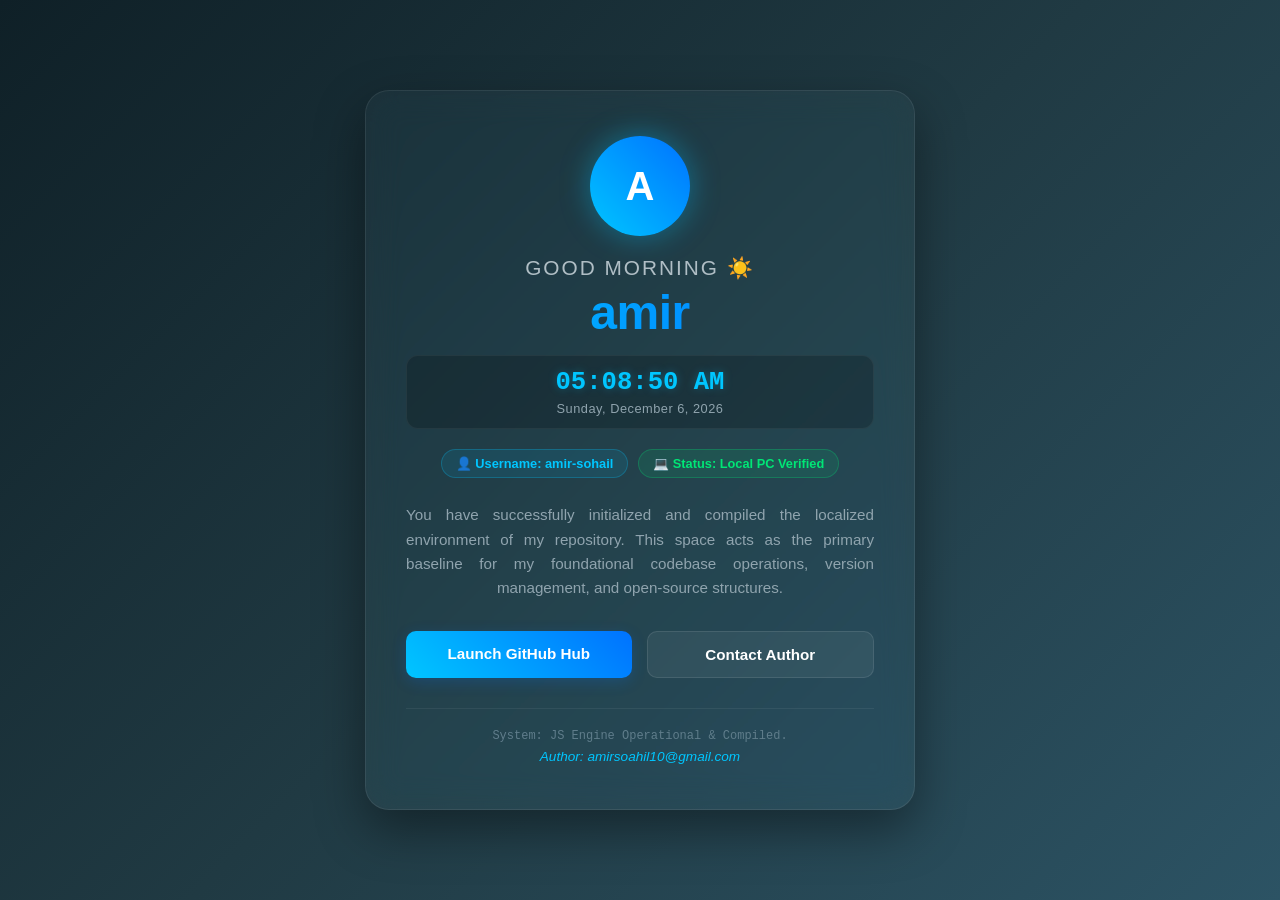
==== index.html @ b45d336d "feat: integrate dynamic JavaScript engine for live clock and time-based greetings" ====
<!DOCTYPE html>
<html lang="en">
<head>
    <meta charset="UTF-8">
    <meta name="viewport" content="width=device-width, initial-scale=1.0">
    <title>Welcome | amir-sohail Core Gateway</title>
    <link rel="stylesheet" href="style.css">
</head>
<body>

    <div class="welcome-card">
        
        <div class="avatar-ring">
            <span>A</span>
        </div>

        <h1 class="welcome-title" id="greeting-text">Welcome to My Gateway</h1>
        <h2 class="user-identity">amir</h2>
        
        <div class="clock-panel">
            <div id="live-time">00:00:00 PM</div>
            <div id="live-date">Loading Date...</div>
        </div>
        
        <div class="badge-container">
            <span class="secure-badge">👤 Username: amir-sohail</span>
            <span class="env-badge">💻 Status: Local PC Verified</span>
        </div>

        <p class="repo-description">
            You have successfully initialized and compiled the localized environment of my repository. This space acts as the primary baseline for my foundational codebase operations, version management, and open-source structures.
        </p>

        <div class="action-grid">
            <a href="https://github.com/amir-sohail" target="_blank" class="action-btn github-link">
                Launch GitHub Hub
            </a>
            <a href="mailto:amirsoahil10@gmail.com" class="action-btn email-link">
                Contact Author
            </a>
        </div>

        <div class="card-footer">
            <p class="system-log">System: JS Engine Operational & Compiled.</p>
            <p class="author-signature">Author: amirsoahil10@gmail.com</p>
        </div>

    </div>

    <script src="script.js" defer></script>
</body>
</html>
---- style.css ----
/* Zeroing browser layout parameters */
* {
    margin: 0;
    padding: 0;
    box-sizing: border-box;
    font-family: 'Segoe UI', -apple-system, BlinkMacSystemFont, Roboto, sans-serif;
}

/* Base Body Framework with deep galactic gradient scaling */
body {
    background: linear-gradient(135deg, #0f2027 0%, #203a43 50%, #2c5364 100%);
    color: #ffffff;
    min-height: 100vh;
    display: flex;
    justify-content: center;
    align-items: center;
    padding: 24px;
    overflow-x: hidden;
}

/* Premium Neo-Glassmorphic Container Mechanics */
.welcome-card {
    background: rgba(255, 255, 255, 0.03);
    backdrop-filter: blur(16px) saturate(120%);
    -webkit-backdrop-filter: blur(16px) saturate(120%);
    border: 1px solid rgba(255, 255, 255, 0.08);
    border-radius: 24px;
    padding: 45px 40px;
    max-width: 550px;
    width: 100%;
    text-align: center;
    box-shadow: 0 20px 50px rgba(0, 0, 0, 0.4);
    transition: transform 0.4s cubic-bezier(0.175, 0.885, 0.32, 1.275);
}

.welcome-card:hover {
    transform: translateY(-5px);
    border-color: rgba(0, 198, 255, 0.3);
}

/* Pulsing Avatar Halo Layout */
.avatar-ring {
    width: 100px;
    height: 100px;
    background: linear-gradient(45deg, #00c6ff, #0072ff);
    border-radius: 50%;
    margin: 0 auto 20px;
    display: flex;
    justify-content: center;
    align-items: center;
    box-shadow: 0 0 30px rgba(0, 198, 255, 0.4);
}

.avatar-ring span {
    font-size: 2.5rem;
    font-weight: 800;
    color: #ffffff;
}

/* Typography Hierarchy Setup */
.welcome-title {
    font-size: 1.3rem;
    font-weight: 400;
    color: #b0bec5;
    text-transform: uppercase;
    letter-spacing: 2px;
    margin-bottom: 5px;
}

.user-identity {
    font-size: 3rem;
    font-weight: 800;
    background: linear-gradient(to right, #00c6ff, #0072ff);
    -webkit-background-clip: text;
    background-clip: text;
    -webkit-text-fill-color: transparent;
    margin-bottom: 15px;
    letter-spacing: -0.5px;
}

/* Live Clock Styling Panel */
.clock-panel {
    background: rgba(0, 0, 0, 0.2);
    border-radius: 12px;
    padding: 12px;
    margin-bottom: 20px;
    border: 1px solid rgba(255, 255, 255, 0.05);
}

#live-time {
    font-size: 1.6rem;
    font-weight: 700;
    color: #00c6ff;
    font-family: 'Courier New', Courier, monospace;
    text-shadow: 0 0 10px rgba(0, 198, 255, 0.3);
}

#live-date {
    font-size: 0.8rem;
    color: #90a4ae;
    margin-top: 4px;
    letter-spacing: 0.5px;
}

/* Dual Status Badge Framework */
.badge-container {
    display: flex;
    justify-content: center;
    gap: 10px;
    margin-bottom: 25px;
    flex-wrap: wrap;
}

.secure-badge, .env-badge {
    font-size: 0.8rem;
    font-weight: 600;
    padding: 6px 14px;
    border-radius: 30px;
}

.secure-badge {
    background: rgba(0, 198, 255, 0.1);
    color: #00c6ff;
    border: 1px solid rgba(0, 198, 255, 0.25);
}

.env-badge {
    background: rgba(0, 230, 118, 0.1);
    color: #00e676;
    border: 1px solid rgba(0, 230, 118, 0.25);
}

/* Text Block Layout */
.repo-description {
    font-size: 0.95rem;
    color: #90a4ae;
    line-height: 1.6;
    margin-bottom: 30px;
    text-align: justify;
    text-align-last: center;
}

/* Modular Control Layout (Buttons) */
.action-grid {
    display: flex;
    gap: 15px;
    margin-bottom: 30px;
}

.action-btn {
    flex: 1;
    text-decoration: none;
    padding: 14px;
    border-radius: 10px;
    font-weight: 600;
    font-size: 0.95rem;
    transition: all 0.3s cubic-bezier(0.25, 0.8, 0.25, 1);
    cursor: pointer;
}

.github-link {
    background: linear-gradient(45deg, #00c6ff, #0072ff);
    color: #ffffff;
    box-shadow: 0 4px 15px rgba(0, 114, 255, 0.2);
    border: none;
}

.github-link:hover {
    box-shadow: 0 6px 20px rgba(0, 198, 255, 0.4);
    transform: translateY(-2px);
}

.email-link {
    background: rgba(255, 255, 255, 0.06);
    color: #ffffff;
    border: 1px solid rgba(255, 255, 255, 0.1);
}

.email-link:hover {
    background: rgba(255, 255, 255, 0.12);
    border-color: rgba(255, 255, 255, 0.2);
    transform: translateY(-2px);
}

/* Detailed Footer Block */
.card-footer {
    border-top: 1px solid rgba(255, 255, 255, 0.06);
    padding-top: 20px;
}

.system-log {
    font-size: 0.75rem;
    color: #607d8b;
    font-family: 'Courier New', Courier, monospace;
    margin-bottom: 6px;
}

.author-signature {
    font-size: 0.85rem;
    color: #00c6ff;
    font-style: italic;
    font-weight: 500;
}
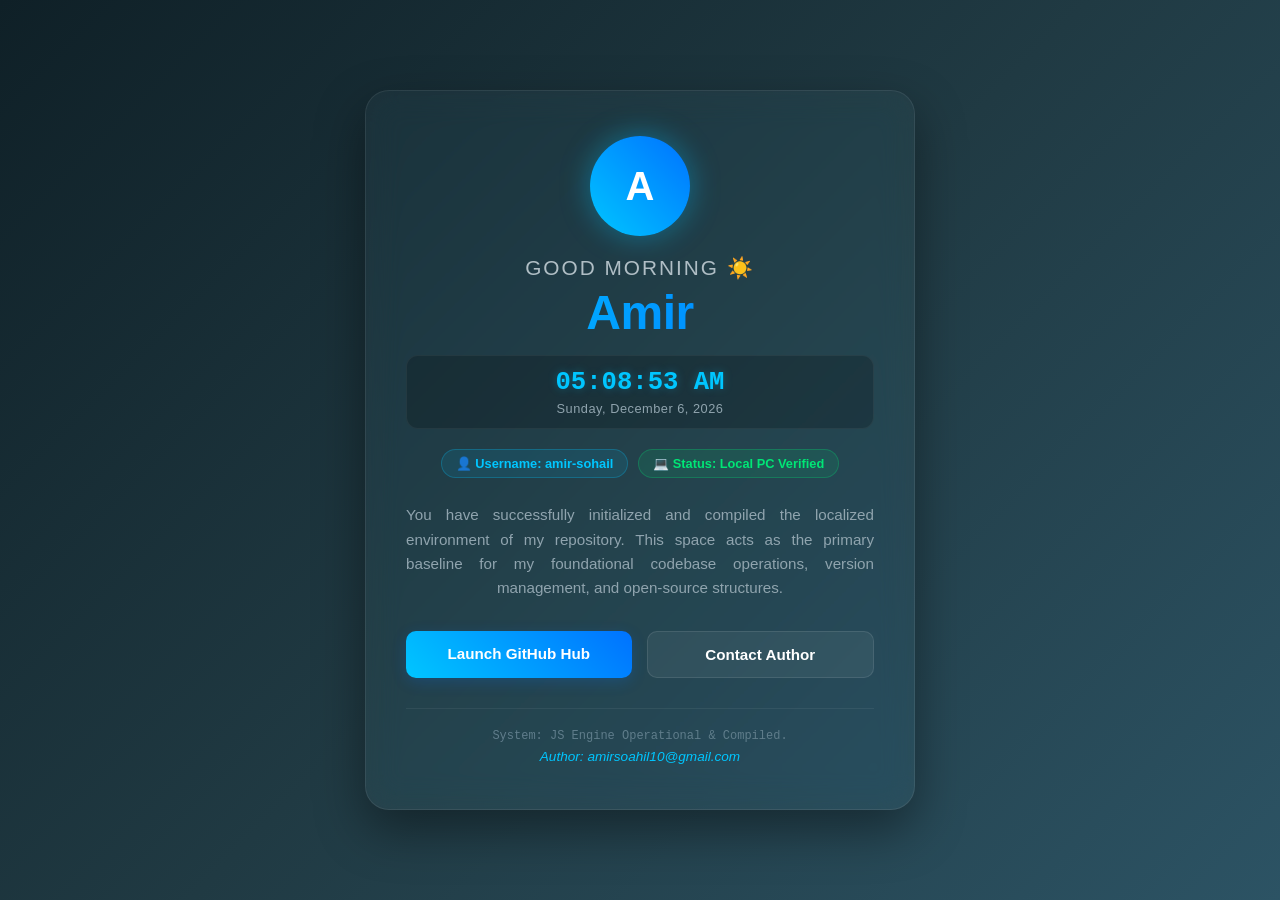
==== commit fa0d9d13: "update HTML file" ====
--- a/index.html
+++ b/index.html
@@ -15,7 +15,7 @@
         </div>
 
         <h1 class="welcome-title" id="greeting-text">Welcome to My Gateway</h1>
-        <h2 class="user-identity">amir</h2>
+        <h2 class="user-identity">Amir</h2>
         
         <div class="clock-panel">
             <div id="live-time">00:00:00 PM</div>
@@ -32,7 +32,7 @@
         </p>
 
         <div class="action-grid">
-            <a href="https://github.com/amir-sohail" target="_blank" class="action-btn github-link">
+            <a href="https://github.com/amirsohail100" target="_blank" class="action-btn github-link">
                 Launch GitHub Hub
             </a>
             <a href="mailto:amirsoahil10@gmail.com" class="action-btn email-link">
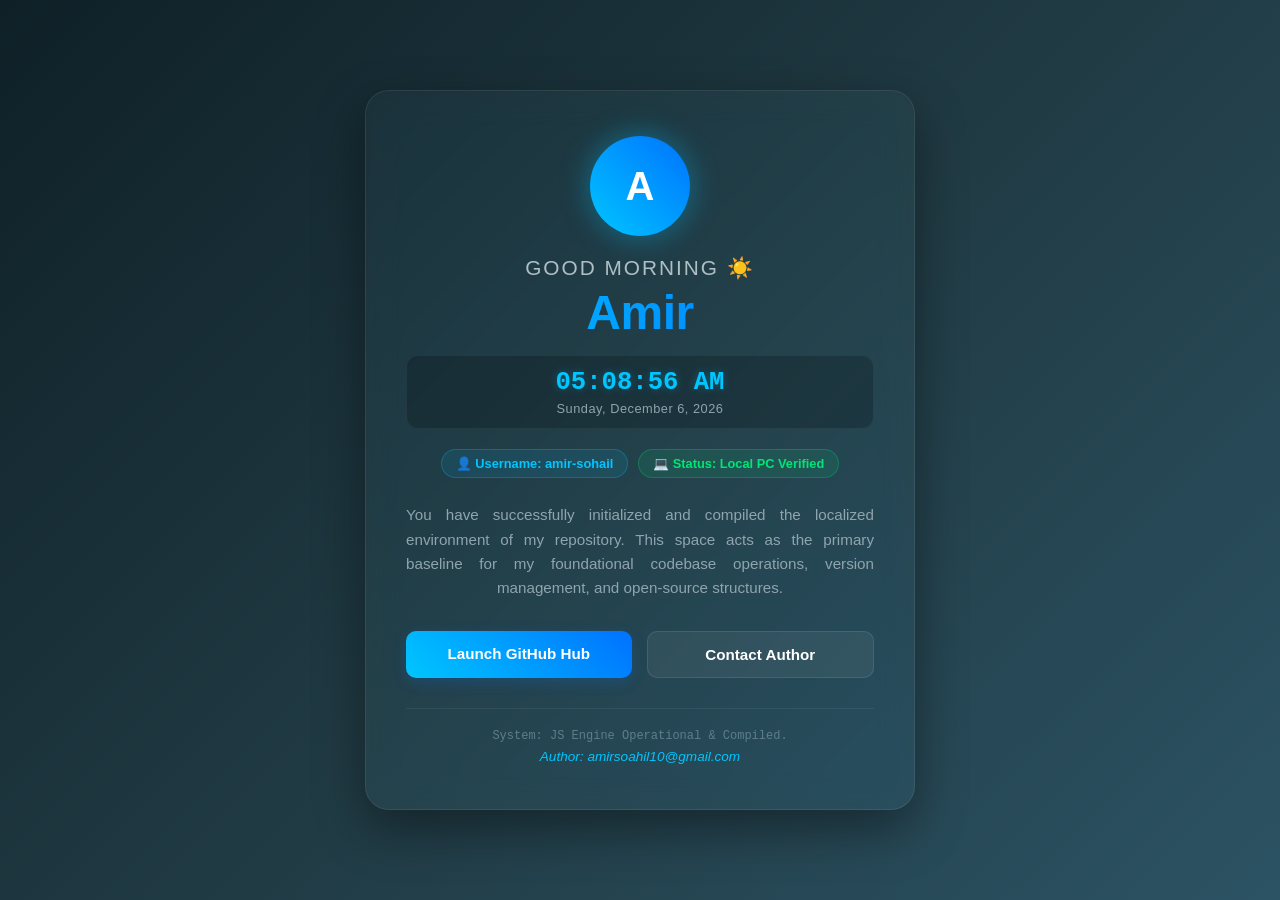
==== commit 76c369b1: "update HTML file" ====
--- a/index.html
+++ b/index.html
@@ -3,7 +3,7 @@
 <head>
     <meta charset="UTF-8">
     <meta name="viewport" content="width=device-width, initial-scale=1.0">
-    <title>Welcome | amir-sohail Core Gateway</title>
+    <title>Welcome | amir sohail Core Gateway</title>
     <link rel="stylesheet" href="style.css">
 </head>
 <body>
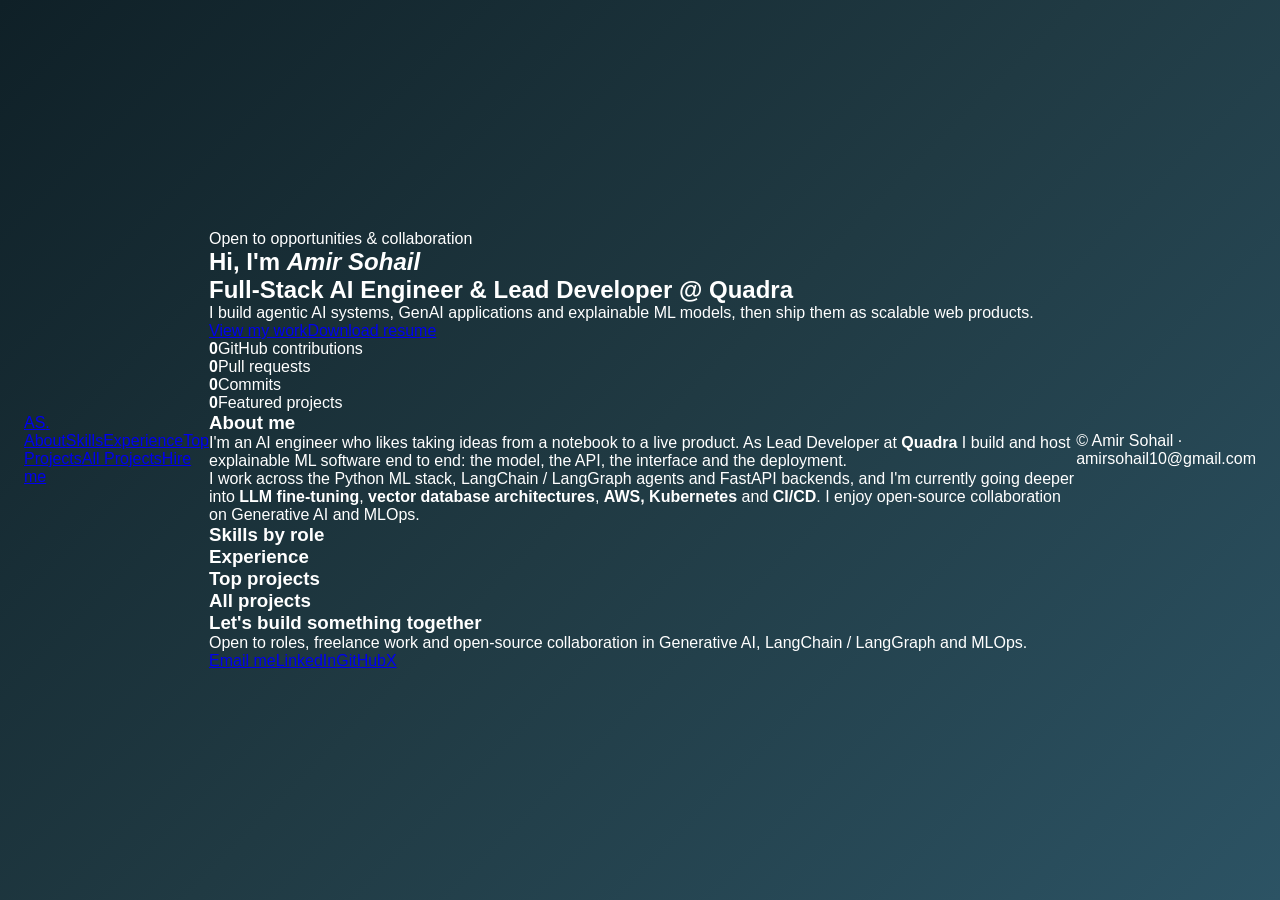
==== commit 1adf5481: "feat: redesign portfolio with hero, skills, experience, top projects and contact" ====
--- a/index.html
+++ b/index.html
@@ -1,52 +1,58 @@
 <!DOCTYPE html>
 <html lang="en">
 <head>
-    <meta charset="UTF-8">
-    <meta name="viewport" content="width=device-width, initial-scale=1.0">
-    <title>Welcome | amir sohail Core Gateway</title>
-    <link rel="stylesheet" href="style.css">
+<meta charset="UTF-8">
+<meta name="viewport" content="width=device-width, initial-scale=1.0">
+<title>Amir Sohail | Full-Stack AI Engineer</title>
+<meta name="description" content="Amir Sohail, Full-Stack AI Engineer and Lead Developer at Quadra. Agentic AI, GenAI, ML/DL and scalable web products.">
+<link rel="stylesheet" href="style.css">
 </head>
 <body>
+<header class="nav"><a class="logo" href="#home">AS<span>.</span></a>
+  <nav><a href="#about">About</a><a href="#skills">Skills</a><a href="#experience">Experience</a><a href="#top">Top Projects</a><a href="#projects">All Projects</a><a href="#contact" class="btn sm">Hire me</a></nav>
+</header>
 
-    <div class="welcome-card">
-        
-        <div class="avatar-ring">
-            <span>A</span>
-        </div>
+<main>
+<section id="home" class="hero">
+  <div class="glow"></div>
+  <p class="eyebrow"><i></i> Open to opportunities &amp; collaboration</p>
+  <h1>Hi, I'm <em>Amir Sohail</em></h1>
+  <h2>Full-Stack AI Engineer &amp; Lead Developer @ Quadra</h2>
+  <p class="lead">I build agentic AI systems, GenAI applications and explainable ML models, then ship them as scalable web products.</p>
+  <div class="cta"><a class="btn" href="#top">View my work</a><a class="btn ghost" href="assets/Amir_Sohail_Resume.pdf" download>Download resume</a></div>
+  <div class="stats">
+    <div><b data-n="6000" data-s="+">0</b><span>GitHub contributions</span></div>
+    <div><b data-n="130" data-s="+">0</b><span>Pull requests</span></div>
+    <div><b data-n="5000" data-s="+">0</b><span>Commits</span></div>
+    <div><b data-n="3" data-s="">0</b><span>Featured projects</span></div>
+  </div>
+</section>
 
-        <h1 class="welcome-title" id="greeting-text">Welcome to My Gateway</h1>
-        <h2 class="user-identity">Amir</h2>
-        
-        <div class="clock-panel">
-            <div id="live-time">00:00:00 PM</div>
-            <div id="live-date">Loading Date...</div>
-        </div>
-        
-        <div class="badge-container">
-            <span class="secure-badge">👤 Username: amir-sohail</span>
-            <span class="env-badge">💻 Status: Local PC Verified</span>
-        </div>
+<section id="about" class="wrap reveal">
+  <h3 class="sec">About me</h3>
+  <div class="about">
+    <p>I'm an AI engineer who likes taking ideas from a notebook to a live product. As Lead Developer at <b>Quadra</b> I build and host explainable ML software end to end: the model, the API, the interface and the deployment.</p>
+    <p>I work across the Python ML stack, LangChain / LangGraph agents and FastAPI backends, and I'm currently going deeper into <b>LLM fine-tuning</b>, <b>vector database architectures</b>, <b>AWS, Kubernetes</b> and <b>CI/CD</b>. I enjoy open-source collaboration on Generative AI and MLOps.</p>
+  </div>
+</section>
 
-        <p class="repo-description">
-            You have successfully initialized and compiled the localized environment of my repository. This space acts as the primary baseline for my foundational codebase operations, version management, and open-source structures.
-        </p>
+<section id="skills" class="wrap reveal"><h3 class="sec">Skills by role</h3><div class="skills" id="skillGrid"></div></section>
 
-        <div class="action-grid">
-            <a href="https://github.com/amirsohail100" target="_blank" class="action-btn github-link">
-                Launch GitHub Hub
-            </a>
-            <a href="mailto:amirsoahil10@gmail.com" class="action-btn email-link">
-                Contact Author
-            </a>
-        </div>
+<section id="experience" class="wrap reveal"><h3 class="sec">Experience</h3><div class="timeline" id="timeline"></div></section>
 
-        <div class="card-footer">
-            <p class="system-log">System: JS Engine Operational & Compiled.</p>
-            <p class="author-signature">Author: amirsoahil10@gmail.com</p>
-        </div>
+<section id="top" class="wrap reveal"><h3 class="sec">Top projects</h3><div class="featured" id="featured"></div></section>
 
-    </div>
+<section id="projects" class="wrap reveal"><h3 class="sec">All projects</h3>
+  <div class="filters" id="filters"></div><div class="grid" id="projectGrid"></div>
+</section>
 
-    <script src="script.js" defer></script>
+<section id="contact" class="wrap reveal"><div class="contact">
+  <h3>Let's build something together</h3>
+  <p>Open to roles, freelance work and open-source collaboration in Generative AI, LangChain / LangGraph and MLOps.</p>
+  <div class="cta"><a class="btn" href="mailto:amirsohail10@gmail.com">Email me</a><a class="btn ghost" href="https://linkedin.com/in/amir-sohail-ai" target="_blank" rel="noopener">LinkedIn</a><a class="btn ghost" href="https://github.com/amirsohail100" target="_blank" rel="noopener">GitHub</a><a class="btn ghost" href="https://x.com/amirsohail2b" target="_blank" rel="noopener">X</a></div>
+</div></section>
+</main>
+<footer>&copy; <span id="yr"></span> Amir Sohail &middot; amirsohail10@gmail.com</footer>
+<script src="script.js" defer></script>
 </body>
 </html>
--- a/style.css
+++ b/style.css
@@ -1,4 +1,3 @@
-/* Zeroing browser layout parameters */
 * {
     margin: 0;
     padding: 0;
@@ -6,7 +5,6 @@
     font-family: 'Segoe UI', -apple-system, BlinkMacSystemFont, Roboto, sans-serif;
 }
 
-/* Base Body Framework with deep galactic gradient scaling */
 body {
     background: linear-gradient(135deg, #0f2027 0%, #203a43 50%, #2c5364 100%);
     color: #ffffff;
@@ -18,7 +16,6 @@
     overflow-x: hidden;
 }
 
-/* Premium Neo-Glassmorphic Container Mechanics */
 .welcome-card {
     background: rgba(255, 255, 255, 0.03);
     backdrop-filter: blur(16px) saturate(120%);
@@ -38,7 +35,6 @@
     border-color: rgba(0, 198, 255, 0.3);
 }
 
-/* Pulsing Avatar Halo Layout */
 .avatar-ring {
     width: 100px;
     height: 100px;
@@ -57,7 +53,6 @@
     color: #ffffff;
 }
 
-/* Typography Hierarchy Setup */
 .welcome-title {
     font-size: 1.3rem;
     font-weight: 400;
@@ -78,7 +73,6 @@
     letter-spacing: -0.5px;
 }
 
-/* Live Clock Styling Panel */
 .clock-panel {
     background: rgba(0, 0, 0, 0.2);
     border-radius: 12px;
@@ -102,7 +96,6 @@
     letter-spacing: 0.5px;
 }
 
-/* Dual Status Badge Framework */
 .badge-container {
     display: flex;
     justify-content: center;
@@ -130,7 +123,6 @@
     border: 1px solid rgba(0, 230, 118, 0.25);
 }
 
-/* Text Block Layout */
 .repo-description {
     font-size: 0.95rem;
     color: #90a4ae;
@@ -140,7 +132,6 @@
     text-align-last: center;
 }
 
-/* Modular Control Layout (Buttons) */
 .action-grid {
     display: flex;
     gap: 15px;
@@ -182,7 +173,6 @@
     transform: translateY(-2px);
 }
 
-/* Detailed Footer Block */
 .card-footer {
     border-top: 1px solid rgba(255, 255, 255, 0.06);
     padding-top: 20px;
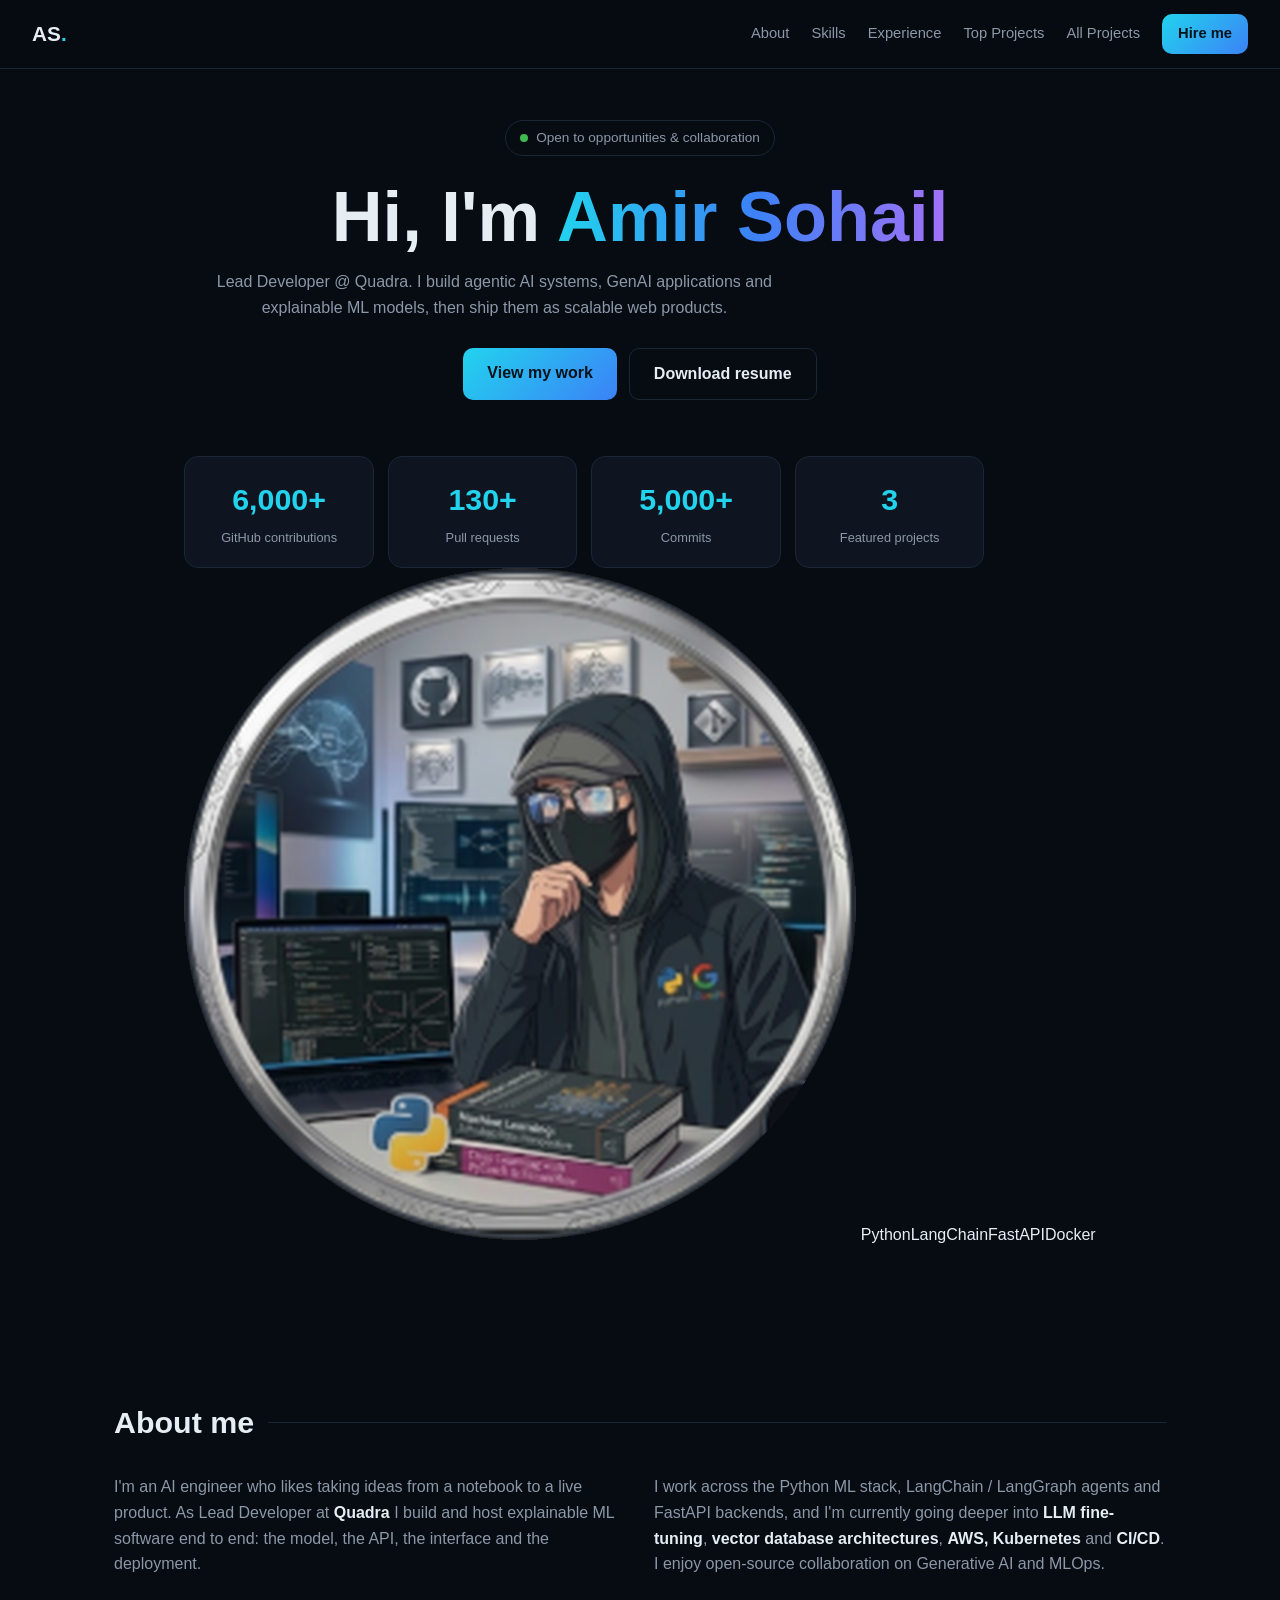
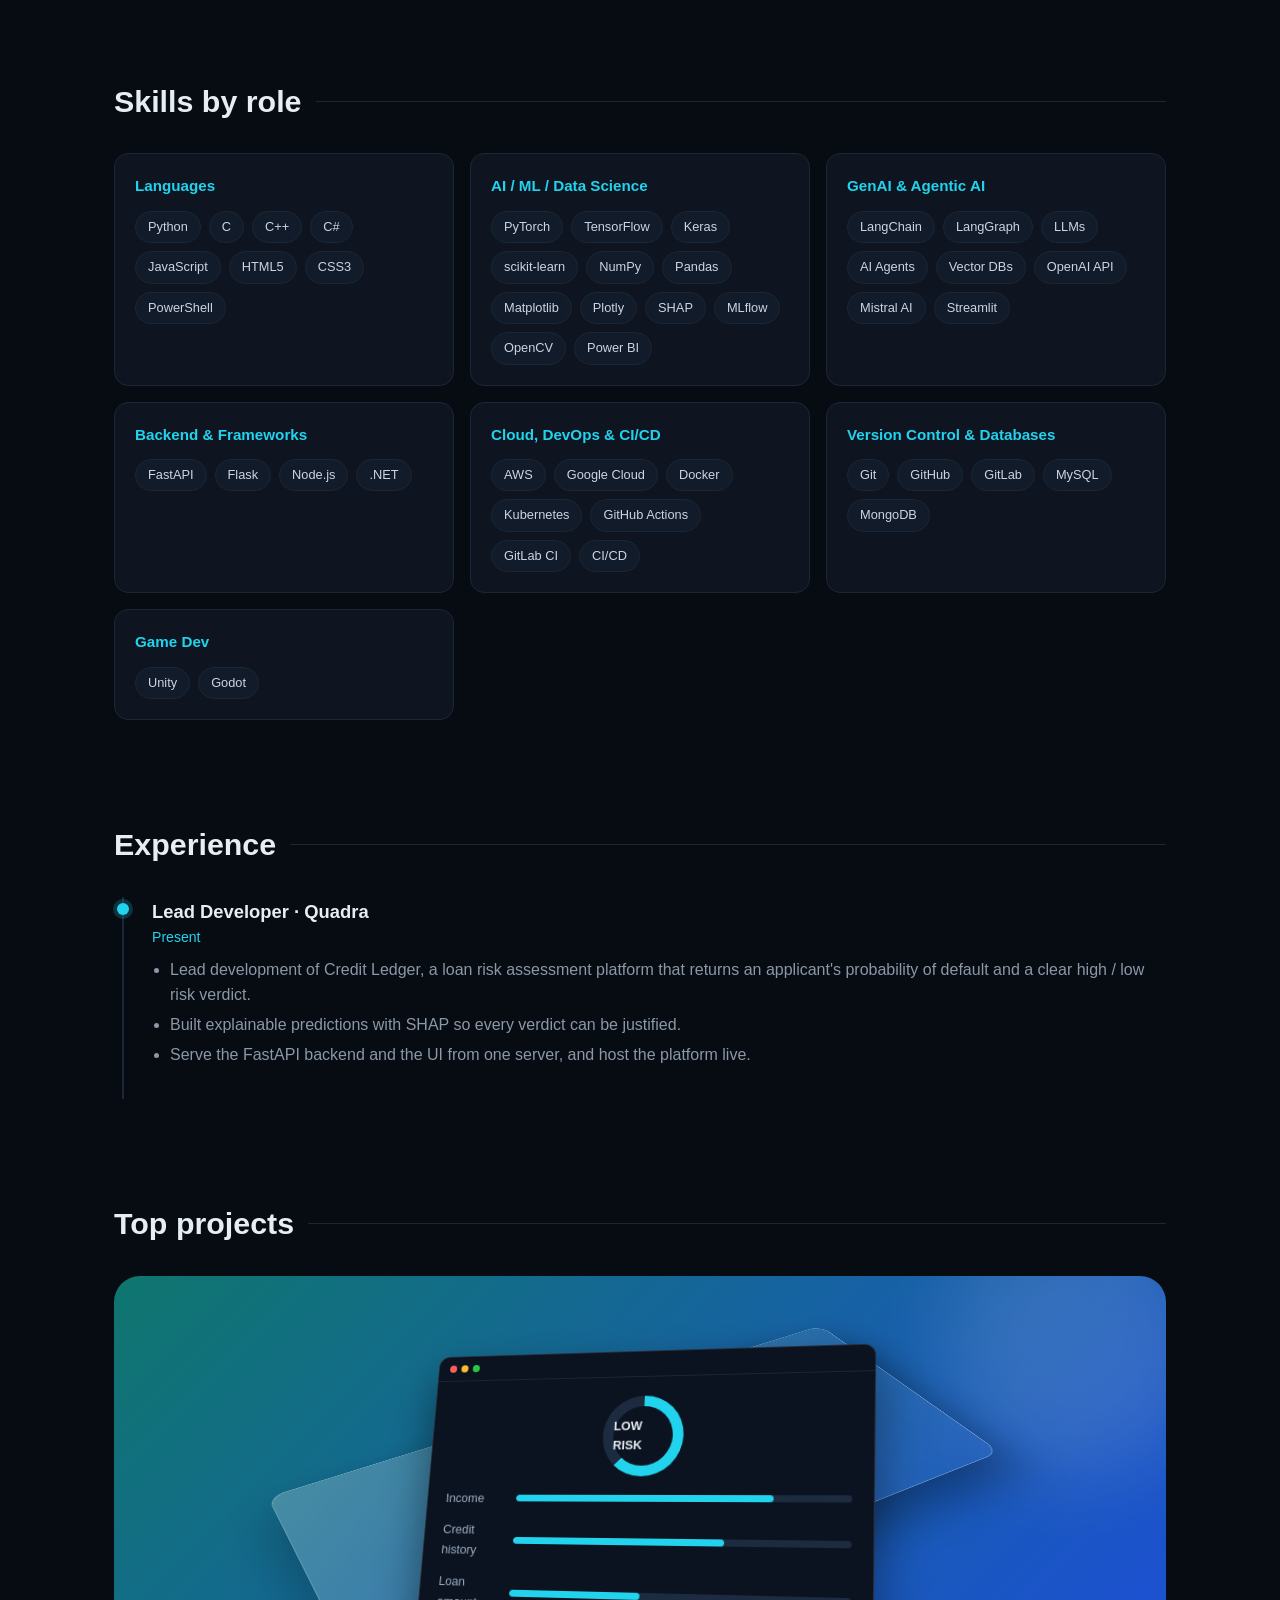
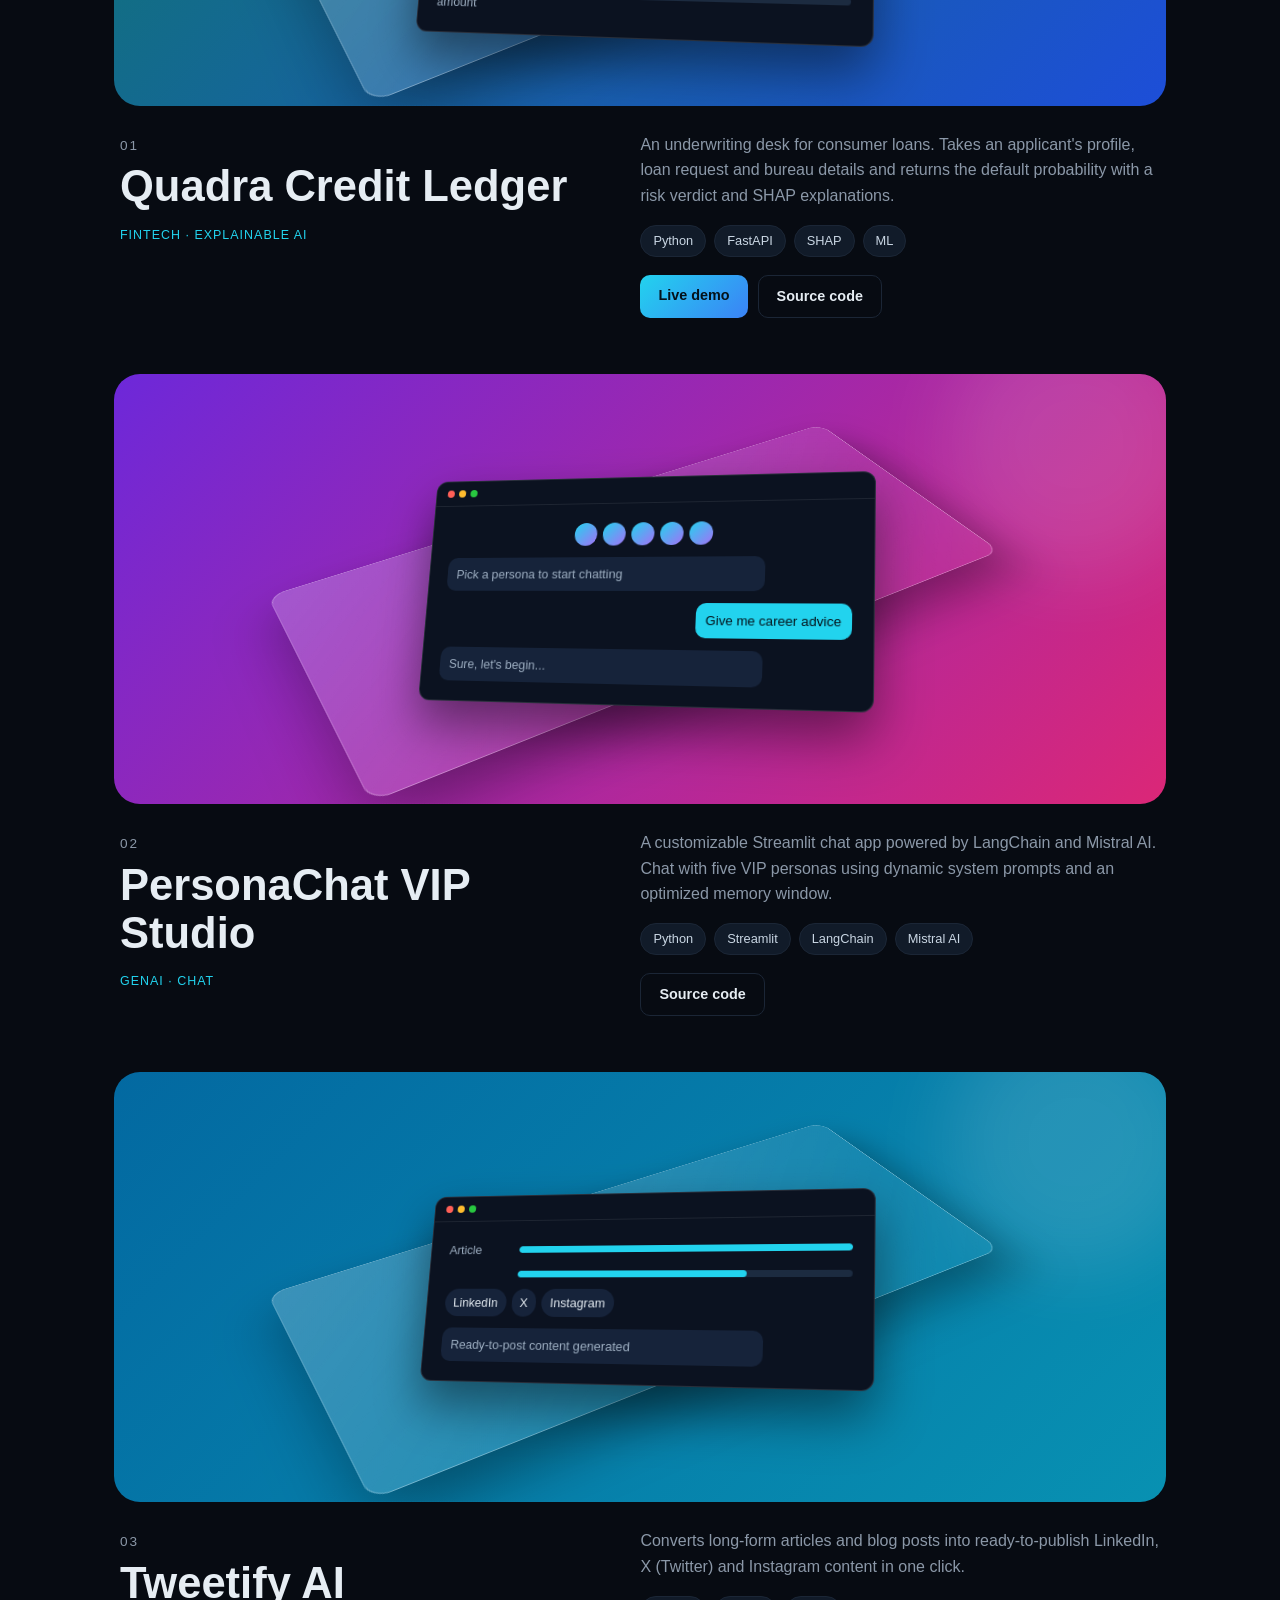
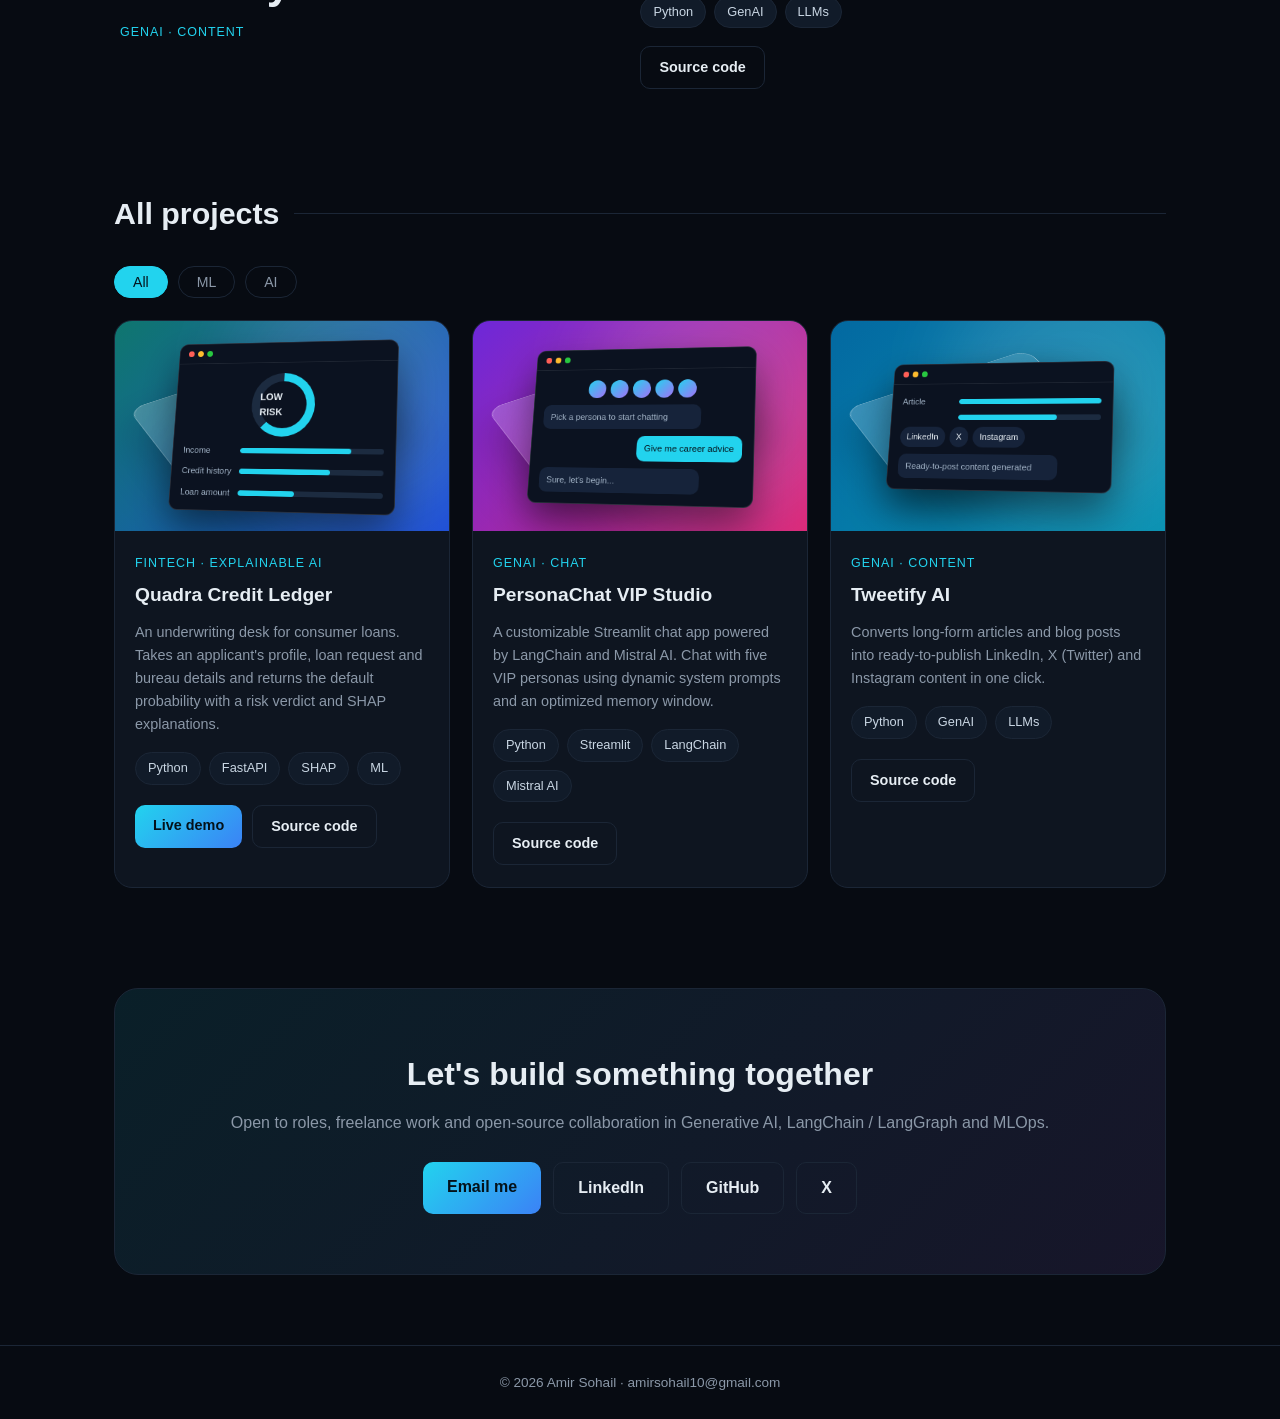
==== commit ddf98c5b: "feat: redesign hero with profile photo, role typing and skills strip" ====
--- a/index.html
+++ b/index.html
@@ -8,6 +8,7 @@
 <link rel="stylesheet" href="style.css">
 </head>
 <body>
+<div class="progress" id="progress"></div>
 <header class="nav"><a class="logo" href="#home">AS<span>.</span></a>
   <nav><a href="#about">About</a><a href="#skills">Skills</a><a href="#experience">Experience</a><a href="#top">Top Projects</a><a href="#projects">All Projects</a><a href="#contact" class="btn sm">Hire me</a></nav>
 </header>
@@ -15,18 +16,29 @@
 <main>
 <section id="home" class="hero">
   <div class="glow"></div>
-  <p class="eyebrow"><i></i> Open to opportunities &amp; collaboration</p>
-  <h1>Hi, I'm <em>Amir Sohail</em></h1>
-  <h2>Full-Stack AI Engineer &amp; Lead Developer @ Quadra</h2>
-  <p class="lead">I build agentic AI systems, GenAI applications and explainable ML models, then ship them as scalable web products.</p>
-  <div class="cta"><a class="btn" href="#top">View my work</a><a class="btn ghost" href="assets/Amir_Sohail_Resume.pdf" download>Download resume</a></div>
-  <div class="stats">
-    <div><b data-n="6000" data-s="+">0</b><span>GitHub contributions</span></div>
-    <div><b data-n="130" data-s="+">0</b><span>Pull requests</span></div>
-    <div><b data-n="5000" data-s="+">0</b><span>Commits</span></div>
-    <div><b data-n="3" data-s="">0</b><span>Featured projects</span></div>
+  <div class="hero-grid">
+    <div class="hero-text">
+      <p class="eyebrow"><i></i> Open to opportunities &amp; collaboration</p>
+      <h1>Hi, I'm <em>Amir Sohail</em></h1>
+      <h2><span id="typed"></span><span class="caret"></span></h2>
+      <p class="lead">Lead Developer @ Quadra. I build agentic AI systems, GenAI applications and explainable ML models, then ship them as scalable web products.</p>
+      <div class="cta"><a class="btn" href="#top">View my work</a><a class="btn ghost" href="assets/Amir_Sohail_Resume.pdf" download>Download resume</a></div>
+      <div class="stats">
+        <div><b data-n="6000" data-s="+">0</b><span>GitHub contributions</span></div>
+        <div><b data-n="130" data-s="+">0</b><span>Pull requests</span></div>
+        <div><b data-n="5000" data-s="+">0</b><span>Commits</span></div>
+        <div><b data-n="3" data-s="">0</b><span>Featured projects</span></div>
+      </div>
+    </div>
+    <div class="hero-art">
+      <div class="orb"></div><div class="spin"></div>
+      <img class="avatar" src="assets/avatar.png" alt="Amir Sohail">
+      <span class="fl f1">Python</span><span class="fl f2">LangChain</span><span class="fl f3">FastAPI</span><span class="fl f4">Docker</span>
+    </div>
   </div>
 </section>
+
+<div class="marquee"><div class="track" id="marquee"></div></div>
 
 <section id="about" class="wrap reveal">
   <h3 class="sec">About me</h3>
--- a/style.css
+++ b/style.css
@@ -1,193 +1,97 @@
-* {
-    margin: 0;
-    padding: 0;
-    box-sizing: border-box;
-    font-family: 'Segoe UI', -apple-system, BlinkMacSystemFont, Roboto, sans-serif;
-}
+:root{--bg:#070b12;--card:#0e1520;--line:#1b2636;--tx:#e6edf3;--mu:#8b98a8;--ac:#22d3ee;--ac2:#a371f7}
+*{margin:0;padding:0;box-sizing:border-box}
+html{scroll-behavior:smooth}
+body{background:var(--bg);color:var(--tx);font-family:'Segoe UI',-apple-system,Roboto,Arial,sans-serif;line-height:1.6;overflow-x:hidden}
+a{color:inherit;text-decoration:none}
+.wrap{max-width:1100px;margin:0 auto;padding:90px 24px 10px}
+.nav{position:fixed;top:0;left:0;right:0;z-index:20;display:flex;justify-content:space-between;align-items:center;padding:14px 32px;background:rgba(7,11,18,.8);backdrop-filter:blur(12px);border-bottom:1px solid var(--line)}
+.logo{font-weight:800;font-size:1.3rem}.logo span{color:var(--ac)}
+.nav nav{display:flex;gap:22px;align-items:center;font-size:.92rem;color:var(--mu)}
+.nav nav a:hover{color:var(--tx)}
+.btn{display:inline-block;padding:12px 24px;border-radius:10px;font-weight:600;background:linear-gradient(135deg,var(--ac),#3b82f6);color:#04121a;transition:.25s}
+.btn:hover{transform:translateY(-2px);box-shadow:0 8px 24px rgba(34,211,238,.3)}
+.btn.sm{padding:8px 16px;color:#04121a!important}
+.btn.ghost{background:transparent;color:var(--tx);border:1px solid var(--line)}
+.btn.ghost:hover{border-color:var(--ac);box-shadow:none}
+.hero{position:relative;min-height:100vh;display:flex;flex-direction:column;justify-content:center;align-items:center;text-align:center;padding:120px 24px 60px}
+.glow{position:absolute;inset:0;background:radial-gradient(600px 300px at 50% 30%,rgba(34,211,238,.16),transparent),radial-gradient(500px 300px at 80% 60%,rgba(163,113,247,.14),transparent);pointer-events:none}
+.hero>*{position:relative}
+.eyebrow{display:inline-flex;gap:8px;align-items:center;padding:6px 14px;border:1px solid var(--line);border-radius:30px;color:var(--mu);font-size:.85rem;margin-bottom:22px}
+.eyebrow i{width:8px;height:8px;border-radius:50%;background:#3fb950;animation:pulse 1.8s infinite}
+@keyframes pulse{50%{opacity:.3}}
+h1{font-size:clamp(2.4rem,6vw,4.4rem);line-height:1.1;font-weight:800}
+h1 em{font-style:normal;background:linear-gradient(90deg,var(--ac),#3b82f6,var(--ac2));-webkit-background-clip:text;background-clip:text;-webkit-text-fill-color:transparent}
+.hero h2{font-size:clamp(1.05rem,2.4vw,1.5rem);color:var(--mu);font-weight:500;margin:14px 0}
+.lead{max-width:620px;color:var(--mu);margin-bottom:28px}
+.cta{display:flex;gap:12px;flex-wrap:wrap;justify-content:center}
+.stats{display:grid;grid-template-columns:repeat(4,1fr);gap:14px;margin-top:56px;width:100%;max-width:800px}
+.stats div{background:var(--card);border:1px solid var(--line);border-radius:14px;padding:18px 10px}
+.stats b{display:block;font-size:1.9rem;color:var(--ac)}.stats span{font-size:.8rem;color:var(--mu)}
+.sec{font-size:1.9rem;margin-bottom:28px;display:flex;align-items:center;gap:14px}
+.sec:after{content:"";flex:1;height:1px;background:var(--line)}
+.about{display:grid;grid-template-columns:1fr 1fr;gap:28px;color:var(--mu)}.about b{color:var(--tx)}
+.skills{display:grid;grid-template-columns:repeat(auto-fit,minmax(300px,1fr));gap:16px}
+.sk{background:var(--card);border:1px solid var(--line);border-radius:14px;padding:20px}
+.sk h4{font-size:.95rem;margin-bottom:12px;color:var(--ac)}
+.chips{display:flex;flex-wrap:wrap;gap:8px}
+.chip{font-size:.8rem;padding:5px 12px;border-radius:30px;background:#111b29;border:1px solid var(--line);color:#c9d6e3;transition:.2s}
+.chip:hover{border-color:var(--ac);color:var(--ac)}
+.timeline{border-left:2px solid var(--line);margin-left:8px}
+.job{position:relative;padding:0 0 28px 28px}
+.job:before{content:"";position:absolute;left:-7px;top:6px;width:12px;height:12px;border-radius:50%;background:var(--ac);box-shadow:0 0 0 4px rgba(34,211,238,.2)}
+.job h4{font-size:1.15rem}.job .meta{color:var(--ac);font-size:.88rem;margin-bottom:8px}
+.job ul{color:var(--mu);padding-left:18px}.job li{margin-bottom:4px}
+.featured{display:grid;gap:26px}
+.fp{display:grid;grid-template-columns:1.25fr 1fr;gap:34px;align-items:center;background:var(--card);border:1px solid var(--line);border-radius:22px;padding:22px;transition:.3s}
+.fp:nth-child(even){grid-template-columns:1fr 1.25fr}.fp:nth-child(even) .shot{order:2}
+.fp:hover{border-color:rgba(34,211,238,.4);transform:translateY(-4px)}
+.shot{position:relative;height:300px;border-radius:16px;display:flex;align-items:center;justify-content:center;overflow:hidden;background:var(--g)}
+.shot:before{content:"";position:absolute;width:260px;height:260px;border-radius:50%;background:rgba(255,255,255,.12);filter:blur(40px);top:-60px;right:-40px}
+.win{position:relative;width:78%;max-width:380px;background:#0b1220;border:1px solid rgba(255,255,255,.12);border-radius:12px;box-shadow:0 24px 50px rgba(0,0,0,.45);transform:rotate(-2deg);transition:.4s;overflow:hidden}
+.fp:hover .win{transform:rotate(0) scale(1.04)}
+.win .bar{display:flex;gap:5px;padding:9px 12px;border-bottom:1px solid rgba(255,255,255,.08)}.win .bar i{width:8px;height:8px;border-radius:50%;background:#ff5f57}.win .bar i:nth-child(2){background:#febc2e}.win .bar i:nth-child(3){background:#28c840}
+.win .body{padding:14px;display:grid;gap:9px;font-size:.72rem;color:#9fb0c3}
+.row{display:flex;align-items:center;gap:8px}.row span{width:70px}.row u{flex:1;height:7px;border-radius:4px;background:#1c2b40;position:relative;overflow:hidden}.row u:after{content:"";position:absolute;inset:0;width:var(--w);background:var(--ac);border-radius:4px}
+.gauge{width:84px;height:84px;border-radius:50%;margin:0 auto;background:conic-gradient(var(--ac) 0 62%,#1c2b40 0);display:grid;place-items:center}.gauge b{width:62px;height:62px;border-radius:50%;background:#0b1220;display:grid;place-items:center;color:var(--tx);font-size:.8rem}
+.bub{padding:7px 10px;border-radius:10px;background:#16233a;max-width:80%}.bub.me{background:var(--ac);color:#04121a;margin-left:auto}
+.av{display:flex;gap:6px;justify-content:center}.av i{width:24px;height:24px;border-radius:50%;background:linear-gradient(135deg,var(--ac),var(--ac2))}
+.pl{display:flex;gap:6px}.pl em{font-style:normal;padding:4px 9px;border-radius:20px;background:#16233a;color:var(--tx)}
+.info .tag{font-size:.78rem;color:var(--ac);letter-spacing:1px;text-transform:uppercase}
+.info h4{font-size:1.7rem;margin:6px 0 10px}.info p{color:var(--mu);margin-bottom:16px}
+.info .chips{margin-bottom:20px}
+.links{display:flex;gap:10px;flex-wrap:wrap}.links .btn{padding:9px 18px;font-size:.9rem}
+.filters{display:flex;gap:10px;flex-wrap:wrap;margin-bottom:22px}
+.filters button{cursor:pointer;background:transparent;color:var(--mu);border:1px solid var(--line);padding:7px 18px;border-radius:30px;font-size:.88rem;transition:.2s}
+.filters button.on,.filters button:hover{color:#04121a;background:var(--ac);border-color:var(--ac)}
+.grid{display:grid;grid-template-columns:repeat(auto-fill,minmax(310px,1fr));gap:22px}
+.card{background:var(--card);border:1px solid var(--line);border-radius:18px;overflow:hidden;transition:.3s;display:flex;flex-direction:column}
+.card:hover{border-color:rgba(34,211,238,.4);transform:translateY(-5px)}
+.card .shot{height:210px;border-radius:0}.card .win{width:88%;transform:scale(.78) rotate(-2deg)}.card:hover .win{transform:scale(.82) rotate(0)}
+.card .info{padding:18px 20px 22px}.card .info h4{font-size:1.2rem}.card .info p{font-size:.9rem}
+.card.hide{display:none}
+.contact{text-align:center;background:linear-gradient(135deg,rgba(34,211,238,.1),rgba(163,113,247,.1));border:1px solid var(--line);border-radius:24px;padding:60px 24px;margin-bottom:60px}
+.contact h3{font-size:2rem}.contact p{color:var(--mu);margin:10px 0 26px}
+footer{text-align:center;color:var(--mu);font-size:.85rem;padding:26px;border-top:1px solid var(--line)}
+.reveal{opacity:0;transform:translateY(24px);transition:.8s}.reveal.in{opacity:1;transform:none}
+@media(max-width:820px){.nav nav a:not(.btn){display:none}.about,.fp,.fp:nth-child(even){grid-template-columns:1fr}.fp:nth-child(even) .shot{order:0}.stats{grid-template-columns:repeat(2,1fr)}.shot{height:240px}}
+@media(prefers-reduced-motion:reduce){*{animation:none!important;transition:none!important}}
 
-body {
-    background: linear-gradient(135deg, #0f2027 0%, #203a43 50%, #2c5364 100%);
-    color: #ffffff;
-    min-height: 100vh;
-    display: flex;
-    justify-content: center;
-    align-items: center;
-    padding: 24px;
-    overflow-x: hidden;
-}
-
-.welcome-card {
-    background: rgba(255, 255, 255, 0.03);
-    backdrop-filter: blur(16px) saturate(120%);
-    -webkit-backdrop-filter: blur(16px) saturate(120%);
-    border: 1px solid rgba(255, 255, 255, 0.08);
-    border-radius: 24px;
-    padding: 45px 40px;
-    max-width: 550px;
-    width: 100%;
-    text-align: center;
-    box-shadow: 0 20px 50px rgba(0, 0, 0, 0.4);
-    transition: transform 0.4s cubic-bezier(0.175, 0.885, 0.32, 1.275);
-}
-
-.welcome-card:hover {
-    transform: translateY(-5px);
-    border-color: rgba(0, 198, 255, 0.3);
-}
-
-.avatar-ring {
-    width: 100px;
-    height: 100px;
-    background: linear-gradient(45deg, #00c6ff, #0072ff);
-    border-radius: 50%;
-    margin: 0 auto 20px;
-    display: flex;
-    justify-content: center;
-    align-items: center;
-    box-shadow: 0 0 30px rgba(0, 198, 255, 0.4);
-}
-
-.avatar-ring span {
-    font-size: 2.5rem;
-    font-weight: 800;
-    color: #ffffff;
-}
-
-.welcome-title {
-    font-size: 1.3rem;
-    font-weight: 400;
-    color: #b0bec5;
-    text-transform: uppercase;
-    letter-spacing: 2px;
-    margin-bottom: 5px;
-}
-
-.user-identity {
-    font-size: 3rem;
-    font-weight: 800;
-    background: linear-gradient(to right, #00c6ff, #0072ff);
-    -webkit-background-clip: text;
-    background-clip: text;
-    -webkit-text-fill-color: transparent;
-    margin-bottom: 15px;
-    letter-spacing: -0.5px;
-}
-
-.clock-panel {
-    background: rgba(0, 0, 0, 0.2);
-    border-radius: 12px;
-    padding: 12px;
-    margin-bottom: 20px;
-    border: 1px solid rgba(255, 255, 255, 0.05);
-}
-
-#live-time {
-    font-size: 1.6rem;
-    font-weight: 700;
-    color: #00c6ff;
-    font-family: 'Courier New', Courier, monospace;
-    text-shadow: 0 0 10px rgba(0, 198, 255, 0.3);
-}
-
-#live-date {
-    font-size: 0.8rem;
-    color: #90a4ae;
-    margin-top: 4px;
-    letter-spacing: 0.5px;
-}
-
-.badge-container {
-    display: flex;
-    justify-content: center;
-    gap: 10px;
-    margin-bottom: 25px;
-    flex-wrap: wrap;
-}
-
-.secure-badge, .env-badge {
-    font-size: 0.8rem;
-    font-weight: 600;
-    padding: 6px 14px;
-    border-radius: 30px;
-}
-
-.secure-badge {
-    background: rgba(0, 198, 255, 0.1);
-    color: #00c6ff;
-    border: 1px solid rgba(0, 198, 255, 0.25);
-}
-
-.env-badge {
-    background: rgba(0, 230, 118, 0.1);
-    color: #00e676;
-    border: 1px solid rgba(0, 230, 118, 0.25);
-}
-
-.repo-description {
-    font-size: 0.95rem;
-    color: #90a4ae;
-    line-height: 1.6;
-    margin-bottom: 30px;
-    text-align: justify;
-    text-align-last: center;
-}
-
-.action-grid {
-    display: flex;
-    gap: 15px;
-    margin-bottom: 30px;
-}
-
-.action-btn {
-    flex: 1;
-    text-decoration: none;
-    padding: 14px;
-    border-radius: 10px;
-    font-weight: 600;
-    font-size: 0.95rem;
-    transition: all 0.3s cubic-bezier(0.25, 0.8, 0.25, 1);
-    cursor: pointer;
-}
-
-.github-link {
-    background: linear-gradient(45deg, #00c6ff, #0072ff);
-    color: #ffffff;
-    box-shadow: 0 4px 15px rgba(0, 114, 255, 0.2);
-    border: none;
-}
-
-.github-link:hover {
-    box-shadow: 0 6px 20px rgba(0, 198, 255, 0.4);
-    transform: translateY(-2px);
-}
-
-.email-link {
-    background: rgba(255, 255, 255, 0.06);
-    color: #ffffff;
-    border: 1px solid rgba(255, 255, 255, 0.1);
-}
-
-.email-link:hover {
-    background: rgba(255, 255, 255, 0.12);
-    border-color: rgba(255, 255, 255, 0.2);
-    transform: translateY(-2px);
-}
-
-.card-footer {
-    border-top: 1px solid rgba(255, 255, 255, 0.06);
-    padding-top: 20px;
-}
-
-.system-log {
-    font-size: 0.75rem;
-    color: #607d8b;
-    font-family: 'Courier New', Courier, monospace;
-    margin-bottom: 6px;
-}
-
-.author-signature {
-    font-size: 0.85rem;
-    color: #00c6ff;
-    font-style: italic;
-    font-weight: 500;
-}+/* ===== Showcase layout (editorial cards + floating glass mockups) ===== */
+.featured{gap:56px}
+.fp{display:block;padding:0;background:none;border:0;border-radius:0}
+.fp:hover{transform:none;border:0}
+.shot{perspective:1100px;background:var(--g)}
+.shot:after{content:"";position:absolute;width:64%;height:70%;left:22%;top:12%;border-radius:18px;border:1px solid rgba(255,255,255,.28);background:linear-gradient(135deg,rgba(255,255,255,.22),rgba(255,255,255,.02));backdrop-filter:blur(6px);transform:rotateX(52deg) rotateZ(-30deg) translate3d(-30px,-26px,0);box-shadow:0 30px 60px rgba(0,0,0,.35)}
+.win{z-index:1;transform:rotateX(12deg) rotateY(-14deg) rotateZ(3deg);transition:.5s}
+.fp .shot{height:430px;border-radius:26px}
+.fp .win{width:56%;max-width:460px}
+.fp .win .body{padding:20px;gap:12px;font-size:.82rem}
+.fp:hover .win{transform:rotateX(4deg) rotateY(-5deg) rotateZ(1deg) scale(1.04)}
+.card .win{transform:scale(.78) rotateX(12deg) rotateY(-14deg) rotateZ(3deg)}
+.card:hover .win{transform:scale(.82) rotateX(4deg) rotateY(-5deg) rotateZ(1deg)}
+.meta2{display:grid;grid-template-columns:1fr 1.1fr;gap:20px 48px;padding:26px 6px 0;align-items:start}
+.meta2 .num{font-size:.85rem;color:var(--mu);letter-spacing:2px}
+.meta2 h4{font-size:clamp(1.8rem,3.4vw,2.8rem);line-height:1.1;margin:6px 0 10px;font-weight:800}
+.meta2 .tag{font-size:.78rem;color:var(--ac);letter-spacing:1px;text-transform:uppercase}
+.meta2 p{color:var(--mu);margin-bottom:16px}.meta2 .chips{margin-bottom:18px}
+@media(max-width:820px){.meta2{grid-template-columns:1fr}.fp .shot{height:300px}.fp .win{width:74%}}
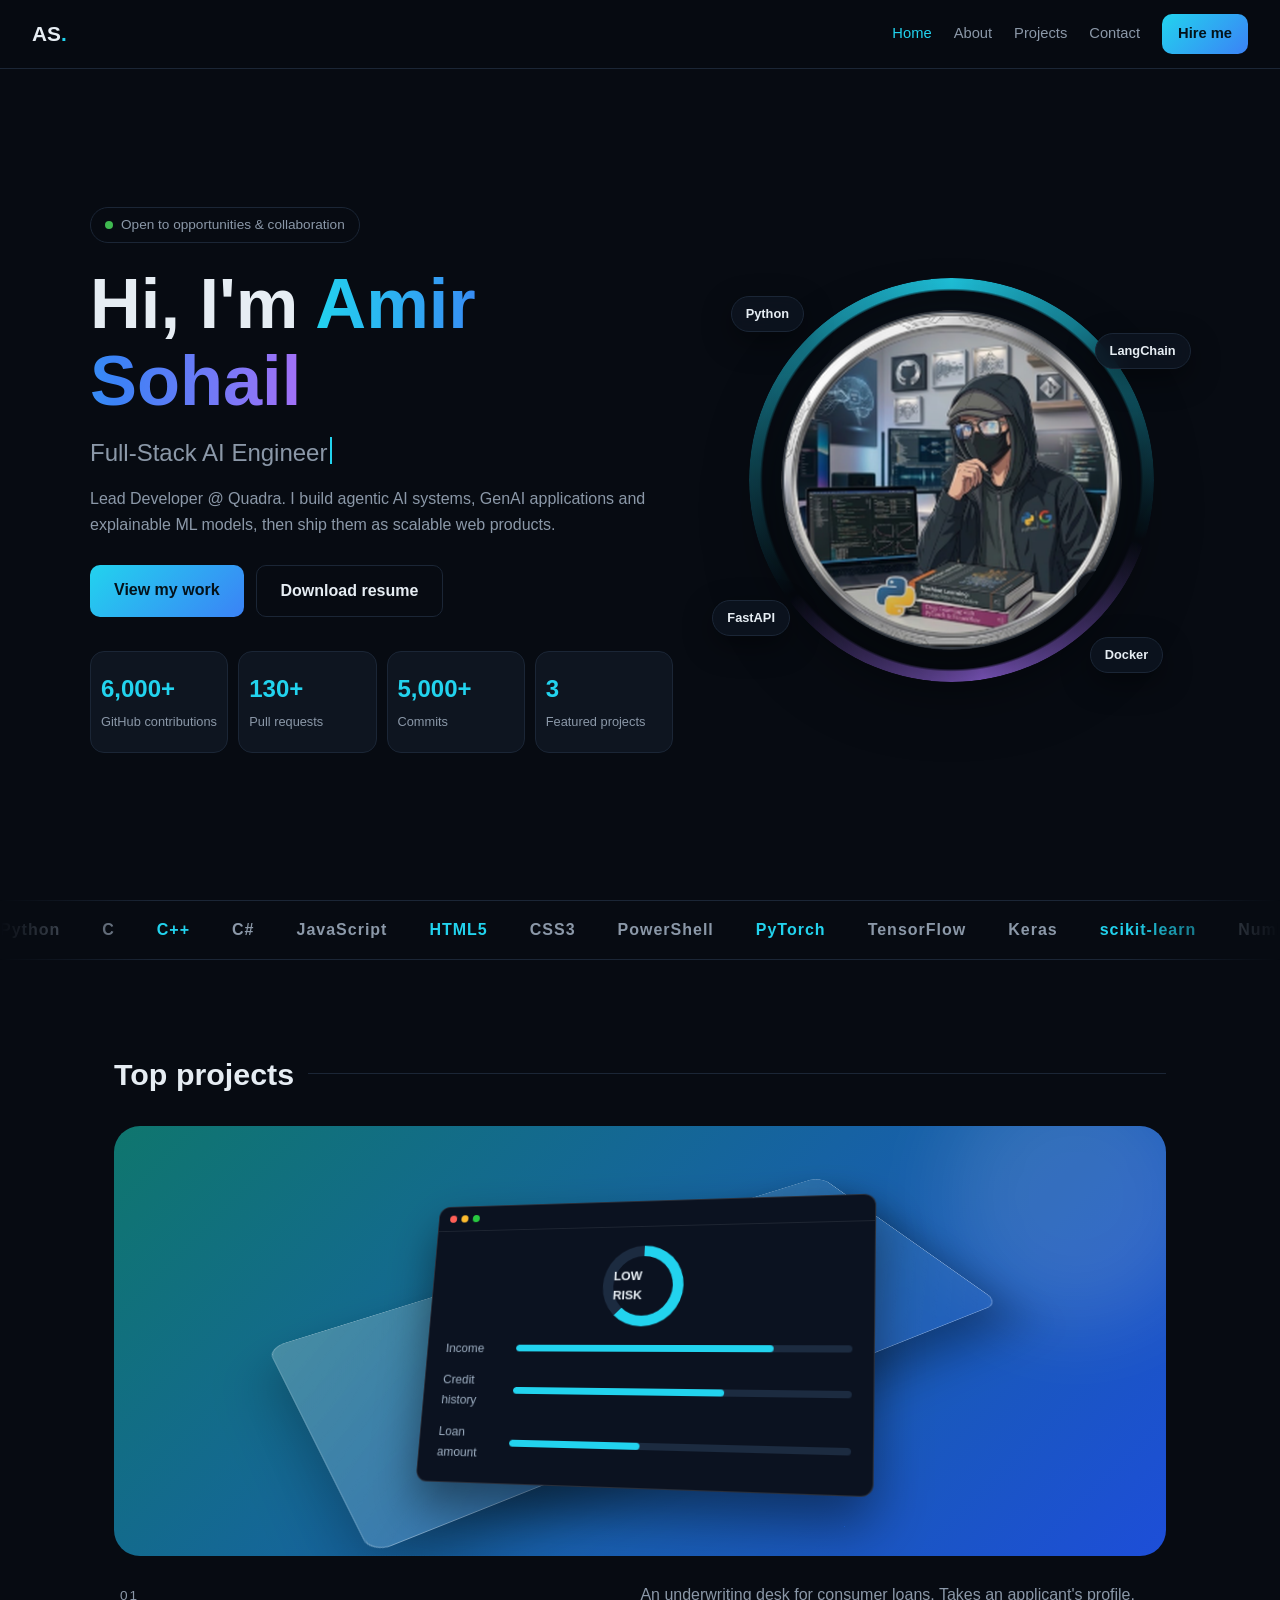
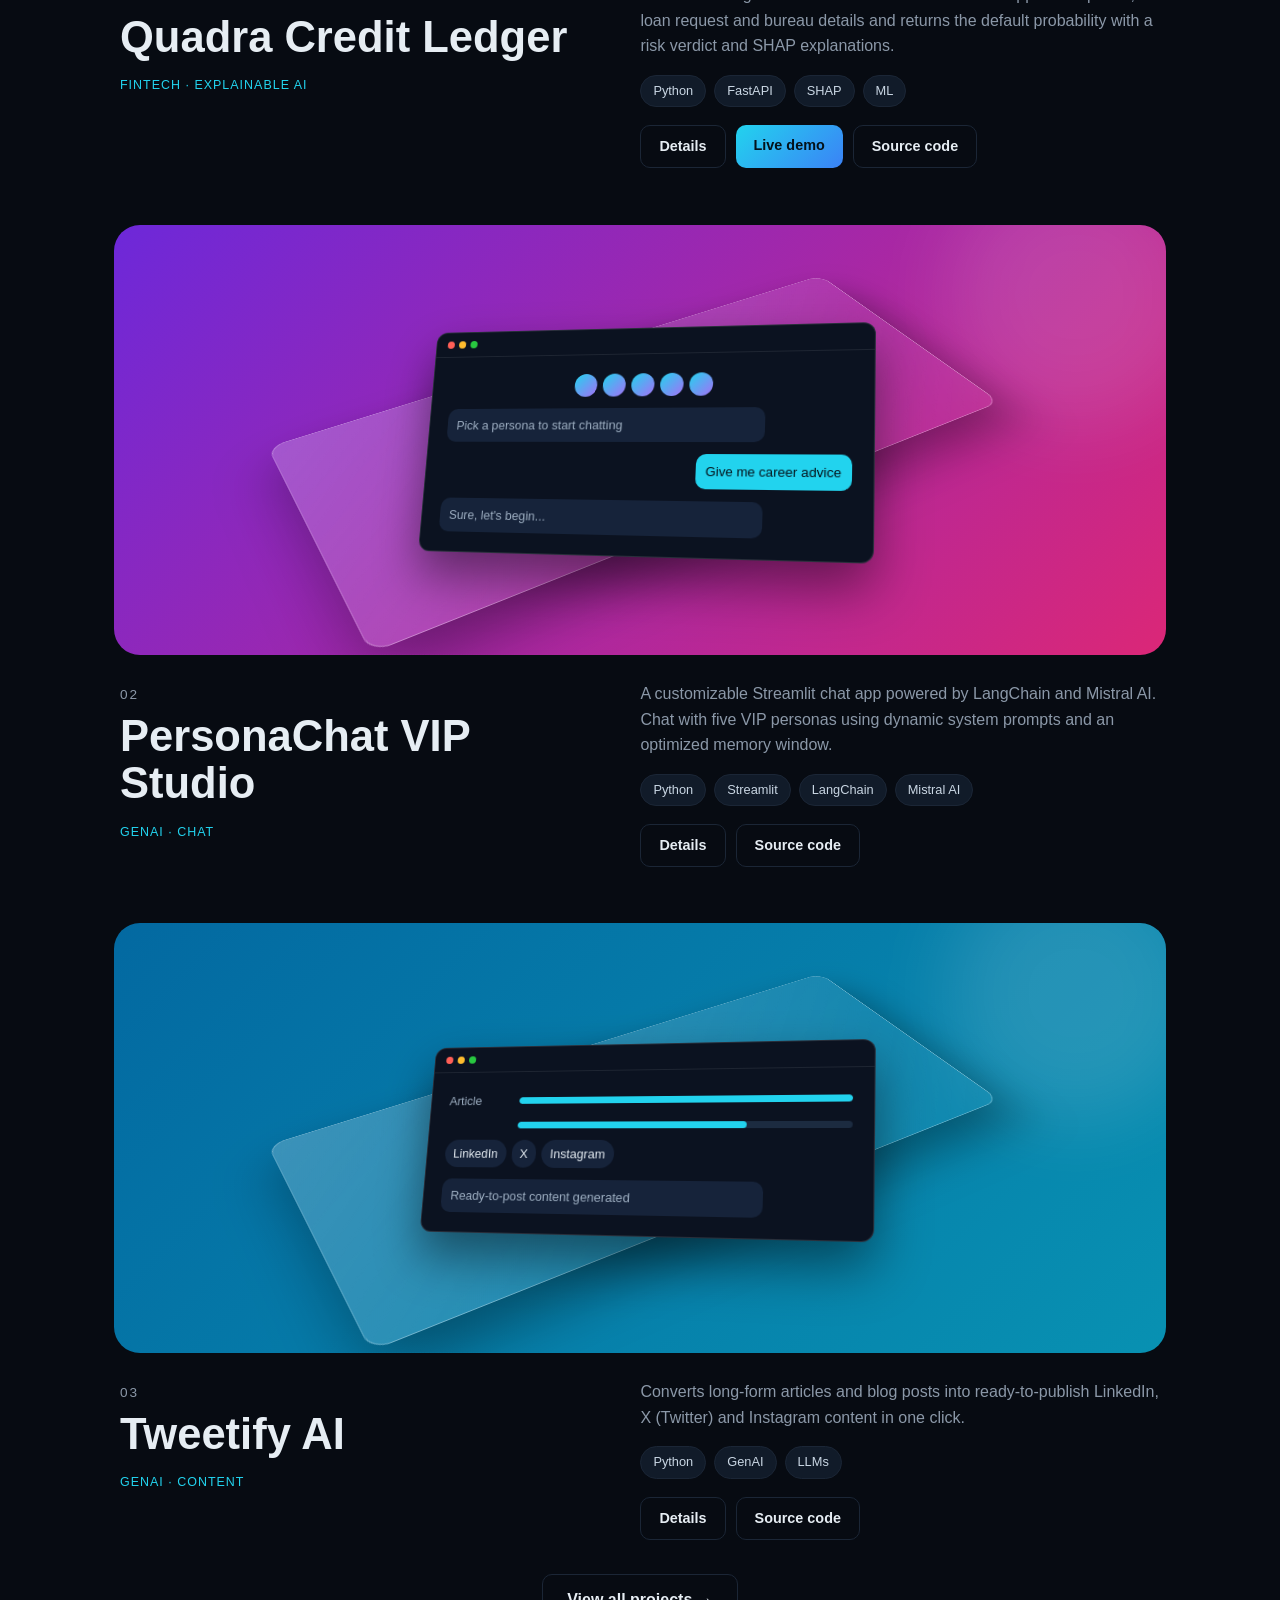
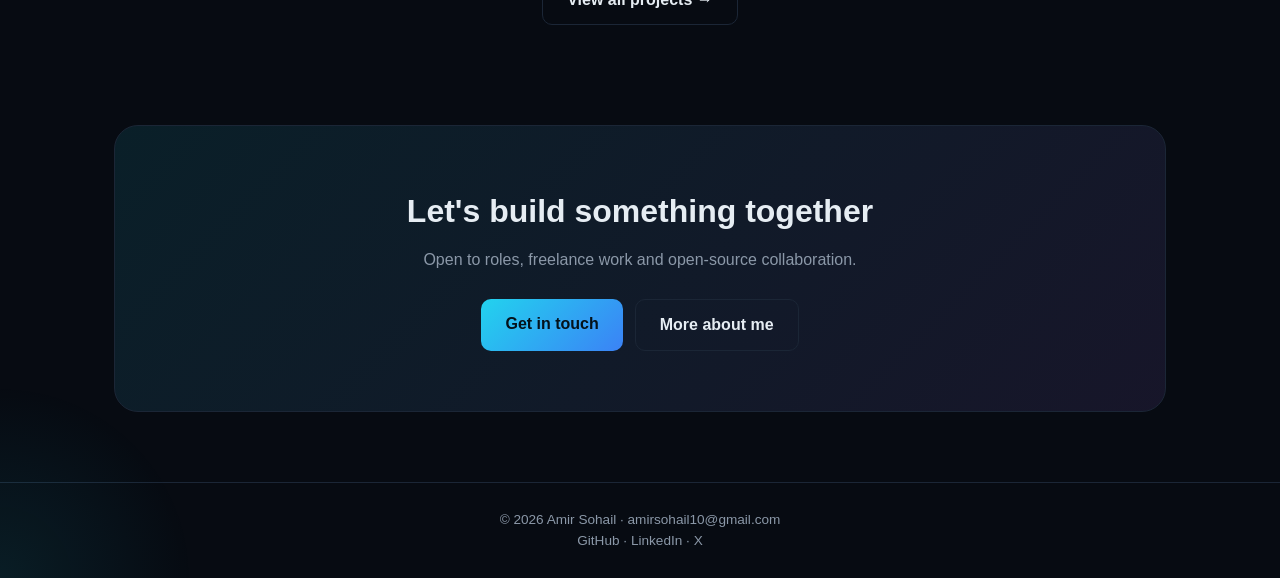
==== commit 2e91dedd: "feat: split portfolio into home, about, projects, project detail and contact pages" ====
--- a/index.html
+++ b/index.html
@@ -9,10 +9,7 @@
 </head>
 <body>
 <div class="progress" id="progress"></div>
-<header class="nav"><a class="logo" href="#home">AS<span>.</span></a>
-  <nav><a href="#about">About</a><a href="#skills">Skills</a><a href="#experience">Experience</a><a href="#top">Top Projects</a><a href="#projects">All Projects</a><a href="#contact" class="btn sm">Hire me</a></nav>
-</header>
-
+<div id="nav"></div>
 <main>
 <section id="home" class="hero">
   <div class="glow"></div>
@@ -40,31 +37,13 @@
 
 <div class="marquee"><div class="track" id="marquee"></div></div>
 
-<section id="about" class="wrap reveal">
-  <h3 class="sec">About me</h3>
-  <div class="about">
-    <p>I'm an AI engineer who likes taking ideas from a notebook to a live product. As Lead Developer at <b>Quadra</b> I build and host explainable ML software end to end: the model, the API, the interface and the deployment.</p>
-    <p>I work across the Python ML stack, LangChain / LangGraph agents and FastAPI backends, and I'm currently going deeper into <b>LLM fine-tuning</b>, <b>vector database architectures</b>, <b>AWS, Kubernetes</b> and <b>CI/CD</b>. I enjoy open-source collaboration on Generative AI and MLOps.</p>
-  </div>
-</section>
-
-<section id="skills" class="wrap reveal"><h3 class="sec">Skills by role</h3><div class="skills" id="skillGrid"></div></section>
-
-<section id="experience" class="wrap reveal"><h3 class="sec">Experience</h3><div class="timeline" id="timeline"></div></section>
-
-<section id="top" class="wrap reveal"><h3 class="sec">Top projects</h3><div class="featured" id="featured"></div></section>
-
-<section id="projects" class="wrap reveal"><h3 class="sec">All projects</h3>
-  <div class="filters" id="filters"></div><div class="grid" id="projectGrid"></div>
-</section>
-
-<section id="contact" class="wrap reveal"><div class="contact">
-  <h3>Let's build something together</h3>
-  <p>Open to roles, freelance work and open-source collaboration in Generative AI, LangChain / LangGraph and MLOps.</p>
-  <div class="cta"><a class="btn" href="mailto:amirsohail10@gmail.com">Email me</a><a class="btn ghost" href="https://linkedin.com/in/amir-sohail-ai" target="_blank" rel="noopener">LinkedIn</a><a class="btn ghost" href="https://github.com/amirsohail100" target="_blank" rel="noopener">GitHub</a><a class="btn ghost" href="https://x.com/amirsohail2b" target="_blank" rel="noopener">X</a></div>
-</div></section>
+<section id="top" class="wrap reveal"><h3 class="sec">Top projects</h3><div class="featured" id="featured"></div>
+  <div class="more"><a class="btn ghost" href="projects.html">View all projects &rarr;</a></div></section>
+<section class="wrap reveal"><div class="contact"><h3>Let's build something together</h3><p>Open to roles, freelance work and open-source collaboration.</p>
+  <div class="cta"><a class="btn" href="contact.html">Get in touch</a><a class="btn ghost" href="about.html">More about me</a></div></div></section>
 </main>
-<footer>&copy; <span id="yr"></span> Amir Sohail &middot; amirsohail10@gmail.com</footer>
+<div id="foot"></div>
+<script src="projects-data.js" defer></script>
 <script src="script.js" defer></script>
 </body>
 </html>
--- a/style.css
+++ b/style.css
@@ -1,97 +1,1138 @@
-:root{--bg:#070b12;--card:#0e1520;--line:#1b2636;--tx:#e6edf3;--mu:#8b98a8;--ac:#22d3ee;--ac2:#a371f7}
-*{margin:0;padding:0;box-sizing:border-box}
-html{scroll-behavior:smooth}
-body{background:var(--bg);color:var(--tx);font-family:'Segoe UI',-apple-system,Roboto,Arial,sans-serif;line-height:1.6;overflow-x:hidden}
-a{color:inherit;text-decoration:none}
-.wrap{max-width:1100px;margin:0 auto;padding:90px 24px 10px}
-.nav{position:fixed;top:0;left:0;right:0;z-index:20;display:flex;justify-content:space-between;align-items:center;padding:14px 32px;background:rgba(7,11,18,.8);backdrop-filter:blur(12px);border-bottom:1px solid var(--line)}
-.logo{font-weight:800;font-size:1.3rem}.logo span{color:var(--ac)}
-.nav nav{display:flex;gap:22px;align-items:center;font-size:.92rem;color:var(--mu)}
-.nav nav a:hover{color:var(--tx)}
-.btn{display:inline-block;padding:12px 24px;border-radius:10px;font-weight:600;background:linear-gradient(135deg,var(--ac),#3b82f6);color:#04121a;transition:.25s}
-.btn:hover{transform:translateY(-2px);box-shadow:0 8px 24px rgba(34,211,238,.3)}
-.btn.sm{padding:8px 16px;color:#04121a!important}
-.btn.ghost{background:transparent;color:var(--tx);border:1px solid var(--line)}
-.btn.ghost:hover{border-color:var(--ac);box-shadow:none}
-.hero{position:relative;min-height:100vh;display:flex;flex-direction:column;justify-content:center;align-items:center;text-align:center;padding:120px 24px 60px}
-.glow{position:absolute;inset:0;background:radial-gradient(600px 300px at 50% 30%,rgba(34,211,238,.16),transparent),radial-gradient(500px 300px at 80% 60%,rgba(163,113,247,.14),transparent);pointer-events:none}
-.hero>*{position:relative}
-.eyebrow{display:inline-flex;gap:8px;align-items:center;padding:6px 14px;border:1px solid var(--line);border-radius:30px;color:var(--mu);font-size:.85rem;margin-bottom:22px}
-.eyebrow i{width:8px;height:8px;border-radius:50%;background:#3fb950;animation:pulse 1.8s infinite}
-@keyframes pulse{50%{opacity:.3}}
-h1{font-size:clamp(2.4rem,6vw,4.4rem);line-height:1.1;font-weight:800}
-h1 em{font-style:normal;background:linear-gradient(90deg,var(--ac),#3b82f6,var(--ac2));-webkit-background-clip:text;background-clip:text;-webkit-text-fill-color:transparent}
-.hero h2{font-size:clamp(1.05rem,2.4vw,1.5rem);color:var(--mu);font-weight:500;margin:14px 0}
-.lead{max-width:620px;color:var(--mu);margin-bottom:28px}
-.cta{display:flex;gap:12px;flex-wrap:wrap;justify-content:center}
-.stats{display:grid;grid-template-columns:repeat(4,1fr);gap:14px;margin-top:56px;width:100%;max-width:800px}
-.stats div{background:var(--card);border:1px solid var(--line);border-radius:14px;padding:18px 10px}
-.stats b{display:block;font-size:1.9rem;color:var(--ac)}.stats span{font-size:.8rem;color:var(--mu)}
-.sec{font-size:1.9rem;margin-bottom:28px;display:flex;align-items:center;gap:14px}
-.sec:after{content:"";flex:1;height:1px;background:var(--line)}
-.about{display:grid;grid-template-columns:1fr 1fr;gap:28px;color:var(--mu)}.about b{color:var(--tx)}
-.skills{display:grid;grid-template-columns:repeat(auto-fit,minmax(300px,1fr));gap:16px}
-.sk{background:var(--card);border:1px solid var(--line);border-radius:14px;padding:20px}
-.sk h4{font-size:.95rem;margin-bottom:12px;color:var(--ac)}
-.chips{display:flex;flex-wrap:wrap;gap:8px}
-.chip{font-size:.8rem;padding:5px 12px;border-radius:30px;background:#111b29;border:1px solid var(--line);color:#c9d6e3;transition:.2s}
-.chip:hover{border-color:var(--ac);color:var(--ac)}
-.timeline{border-left:2px solid var(--line);margin-left:8px}
-.job{position:relative;padding:0 0 28px 28px}
-.job:before{content:"";position:absolute;left:-7px;top:6px;width:12px;height:12px;border-radius:50%;background:var(--ac);box-shadow:0 0 0 4px rgba(34,211,238,.2)}
-.job h4{font-size:1.15rem}.job .meta{color:var(--ac);font-size:.88rem;margin-bottom:8px}
-.job ul{color:var(--mu);padding-left:18px}.job li{margin-bottom:4px}
-.featured{display:grid;gap:26px}
-.fp{display:grid;grid-template-columns:1.25fr 1fr;gap:34px;align-items:center;background:var(--card);border:1px solid var(--line);border-radius:22px;padding:22px;transition:.3s}
-.fp:nth-child(even){grid-template-columns:1fr 1.25fr}.fp:nth-child(even) .shot{order:2}
-.fp:hover{border-color:rgba(34,211,238,.4);transform:translateY(-4px)}
-.shot{position:relative;height:300px;border-radius:16px;display:flex;align-items:center;justify-content:center;overflow:hidden;background:var(--g)}
-.shot:before{content:"";position:absolute;width:260px;height:260px;border-radius:50%;background:rgba(255,255,255,.12);filter:blur(40px);top:-60px;right:-40px}
-.win{position:relative;width:78%;max-width:380px;background:#0b1220;border:1px solid rgba(255,255,255,.12);border-radius:12px;box-shadow:0 24px 50px rgba(0,0,0,.45);transform:rotate(-2deg);transition:.4s;overflow:hidden}
-.fp:hover .win{transform:rotate(0) scale(1.04)}
-.win .bar{display:flex;gap:5px;padding:9px 12px;border-bottom:1px solid rgba(255,255,255,.08)}.win .bar i{width:8px;height:8px;border-radius:50%;background:#ff5f57}.win .bar i:nth-child(2){background:#febc2e}.win .bar i:nth-child(3){background:#28c840}
-.win .body{padding:14px;display:grid;gap:9px;font-size:.72rem;color:#9fb0c3}
-.row{display:flex;align-items:center;gap:8px}.row span{width:70px}.row u{flex:1;height:7px;border-radius:4px;background:#1c2b40;position:relative;overflow:hidden}.row u:after{content:"";position:absolute;inset:0;width:var(--w);background:var(--ac);border-radius:4px}
-.gauge{width:84px;height:84px;border-radius:50%;margin:0 auto;background:conic-gradient(var(--ac) 0 62%,#1c2b40 0);display:grid;place-items:center}.gauge b{width:62px;height:62px;border-radius:50%;background:#0b1220;display:grid;place-items:center;color:var(--tx);font-size:.8rem}
-.bub{padding:7px 10px;border-radius:10px;background:#16233a;max-width:80%}.bub.me{background:var(--ac);color:#04121a;margin-left:auto}
-.av{display:flex;gap:6px;justify-content:center}.av i{width:24px;height:24px;border-radius:50%;background:linear-gradient(135deg,var(--ac),var(--ac2))}
-.pl{display:flex;gap:6px}.pl em{font-style:normal;padding:4px 9px;border-radius:20px;background:#16233a;color:var(--tx)}
-.info .tag{font-size:.78rem;color:var(--ac);letter-spacing:1px;text-transform:uppercase}
-.info h4{font-size:1.7rem;margin:6px 0 10px}.info p{color:var(--mu);margin-bottom:16px}
-.info .chips{margin-bottom:20px}
-.links{display:flex;gap:10px;flex-wrap:wrap}.links .btn{padding:9px 18px;font-size:.9rem}
-.filters{display:flex;gap:10px;flex-wrap:wrap;margin-bottom:22px}
-.filters button{cursor:pointer;background:transparent;color:var(--mu);border:1px solid var(--line);padding:7px 18px;border-radius:30px;font-size:.88rem;transition:.2s}
-.filters button.on,.filters button:hover{color:#04121a;background:var(--ac);border-color:var(--ac)}
-.grid{display:grid;grid-template-columns:repeat(auto-fill,minmax(310px,1fr));gap:22px}
-.card{background:var(--card);border:1px solid var(--line);border-radius:18px;overflow:hidden;transition:.3s;display:flex;flex-direction:column}
-.card:hover{border-color:rgba(34,211,238,.4);transform:translateY(-5px)}
-.card .shot{height:210px;border-radius:0}.card .win{width:88%;transform:scale(.78) rotate(-2deg)}.card:hover .win{transform:scale(.82) rotate(0)}
-.card .info{padding:18px 20px 22px}.card .info h4{font-size:1.2rem}.card .info p{font-size:.9rem}
-.card.hide{display:none}
-.contact{text-align:center;background:linear-gradient(135deg,rgba(34,211,238,.1),rgba(163,113,247,.1));border:1px solid var(--line);border-radius:24px;padding:60px 24px;margin-bottom:60px}
-.contact h3{font-size:2rem}.contact p{color:var(--mu);margin:10px 0 26px}
-footer{text-align:center;color:var(--mu);font-size:.85rem;padding:26px;border-top:1px solid var(--line)}
-.reveal{opacity:0;transform:translateY(24px);transition:.8s}.reveal.in{opacity:1;transform:none}
-@media(max-width:820px){.nav nav a:not(.btn){display:none}.about,.fp,.fp:nth-child(even){grid-template-columns:1fr}.fp:nth-child(even) .shot{order:0}.stats{grid-template-columns:repeat(2,1fr)}.shot{height:240px}}
-@media(prefers-reduced-motion:reduce){*{animation:none!important;transition:none!important}}
+:root {
+  --bg: #070b12;
+  --card: #0e1520;
+  --line: #1b2636;
+  --tx: #e6edf3;
+  --mu: #8b98a8;
+  --ac: #22d3ee;
+  --ac2: #a371f7;
+}
+* {
+  margin: 0;
+  padding: 0;
+  box-sizing: border-box;
+}
+html {
+  scroll-behavior: smooth;
+}
+body {
+  background: var(--bg);
+  color: var(--tx);
+  font-family:
+    "Segoe UI",
+    -apple-system,
+    Roboto,
+    Arial,
+    sans-serif;
+  line-height: 1.6;
+  overflow-x: hidden;
+}
+a {
+  color: inherit;
+  text-decoration: none;
+}
+.wrap {
+  max-width: 1100px;
+  margin: 0 auto;
+  padding: 90px 24px 10px;
+}
+.nav {
+  position: fixed;
+  top: 0;
+  left: 0;
+  right: 0;
+  z-index: 20;
+  display: flex;
+  justify-content: space-between;
+  align-items: center;
+  padding: 14px 32px;
+  background: rgba(7, 11, 18, 0.8);
+  backdrop-filter: blur(12px);
+  border-bottom: 1px solid var(--line);
+}
+.logo {
+  font-weight: 800;
+  font-size: 1.3rem;
+}
+.logo span {
+  color: var(--ac);
+}
+.nav nav {
+  display: flex;
+  gap: 22px;
+  align-items: center;
+  font-size: 0.92rem;
+  color: var(--mu);
+}
+.nav nav a:hover {
+  color: var(--tx);
+}
+.btn {
+  display: inline-block;
+  padding: 12px 24px;
+  border-radius: 10px;
+  font-weight: 600;
+  background: linear-gradient(135deg, var(--ac), #3b82f6);
+  color: #04121a;
+  transition: 0.25s;
+}
+.btn:hover {
+  transform: translateY(-2px);
+  box-shadow: 0 8px 24px rgba(34, 211, 238, 0.3);
+}
+.btn.sm {
+  padding: 8px 16px;
+  color: #04121a !important;
+}
+.btn.ghost {
+  background: transparent;
+  color: var(--tx);
+  border: 1px solid var(--line);
+}
+.btn.ghost:hover {
+  border-color: var(--ac);
+  box-shadow: none;
+}
+.hero {
+  position: relative;
+  min-height: 100vh;
+  display: flex;
+  flex-direction: column;
+  justify-content: center;
+  align-items: center;
+  text-align: center;
+  padding: 120px 24px 60px;
+}
+.glow {
+  position: absolute;
+  inset: 0;
+  background:
+    radial-gradient(
+      600px 300px at 50% 30%,
+      rgba(34, 211, 238, 0.16),
+      transparent
+    ),
+    radial-gradient(
+      500px 300px at 80% 60%,
+      rgba(163, 113, 247, 0.14),
+      transparent
+    );
+  pointer-events: none;
+}
+.hero > * {
+  position: relative;
+}
+.eyebrow {
+  display: inline-flex;
+  gap: 8px;
+  align-items: center;
+  padding: 6px 14px;
+  border: 1px solid var(--line);
+  border-radius: 30px;
+  color: var(--mu);
+  font-size: 0.85rem;
+  margin-bottom: 22px;
+}
+.eyebrow i {
+  width: 8px;
+  height: 8px;
+  border-radius: 50%;
+  background: #3fb950;
+  animation: pulse 1.8s infinite;
+}
+@keyframes pulse {
+  50% {
+    opacity: 0.3;
+  }
+}
+h1 {
+  font-size: clamp(2.4rem, 6vw, 4.4rem);
+  line-height: 1.1;
+  font-weight: 800;
+}
+h1 em {
+  font-style: normal;
+  background: linear-gradient(90deg, var(--ac), #3b82f6, var(--ac2));
+  -webkit-background-clip: text;
+  background-clip: text;
+  -webkit-text-fill-color: transparent;
+}
+.hero h2 {
+  font-size: clamp(1.05rem, 2.4vw, 1.5rem);
+  color: var(--mu);
+  font-weight: 500;
+  margin: 14px 0;
+}
+.lead {
+  max-width: 620px;
+  color: var(--mu);
+  margin-bottom: 28px;
+}
+.cta {
+  display: flex;
+  gap: 12px;
+  flex-wrap: wrap;
+  justify-content: center;
+}
+.stats {
+  display: grid;
+  grid-template-columns: repeat(4, 1fr);
+  gap: 14px;
+  margin-top: 56px;
+  width: 100%;
+  max-width: 800px;
+}
+.stats div {
+  background: var(--card);
+  border: 1px solid var(--line);
+  border-radius: 14px;
+  padding: 18px 10px;
+}
+.stats b {
+  display: block;
+  font-size: 1.9rem;
+  color: var(--ac);
+}
+.stats span {
+  font-size: 0.8rem;
+  color: var(--mu);
+}
+.sec {
+  font-size: 1.9rem;
+  margin-bottom: 28px;
+  display: flex;
+  align-items: center;
+  gap: 14px;
+}
+.sec:after {
+  content: "";
+  flex: 1;
+  height: 1px;
+  background: var(--line);
+}
+.about {
+  display: grid;
+  grid-template-columns: 1fr 1fr;
+  gap: 28px;
+  color: var(--mu);
+}
+.about b {
+  color: var(--tx);
+}
+.skills {
+  display: grid;
+  grid-template-columns: repeat(auto-fit, minmax(300px, 1fr));
+  gap: 16px;
+}
+.sk {
+  background: var(--card);
+  border: 1px solid var(--line);
+  border-radius: 14px;
+  padding: 20px;
+}
+.sk h4 {
+  font-size: 0.95rem;
+  margin-bottom: 12px;
+  color: var(--ac);
+}
+.chips {
+  display: flex;
+  flex-wrap: wrap;
+  gap: 8px;
+}
+.chip {
+  font-size: 0.8rem;
+  padding: 5px 12px;
+  border-radius: 30px;
+  background: #111b29;
+  border: 1px solid var(--line);
+  color: #c9d6e3;
+  transition: 0.2s;
+}
+.chip:hover {
+  border-color: var(--ac);
+  color: var(--ac);
+}
+.timeline {
+  border-left: 2px solid var(--line);
+  margin-left: 8px;
+}
+.job {
+  position: relative;
+  padding: 0 0 28px 28px;
+}
+.job:before {
+  content: "";
+  position: absolute;
+  left: -7px;
+  top: 6px;
+  width: 12px;
+  height: 12px;
+  border-radius: 50%;
+  background: var(--ac);
+  box-shadow: 0 0 0 4px rgba(34, 211, 238, 0.2);
+}
+.job h4 {
+  font-size: 1.15rem;
+}
+.job .meta {
+  color: var(--ac);
+  font-size: 0.88rem;
+  margin-bottom: 8px;
+}
+.job ul {
+  color: var(--mu);
+  padding-left: 18px;
+}
+.job li {
+  margin-bottom: 4px;
+}
+.featured {
+  display: grid;
+  gap: 26px;
+}
+.fp {
+  display: grid;
+  grid-template-columns: 1.25fr 1fr;
+  gap: 34px;
+  align-items: center;
+  background: var(--card);
+  border: 1px solid var(--line);
+  border-radius: 22px;
+  padding: 22px;
+  transition: 0.3s;
+}
+.fp:nth-child(even) {
+  grid-template-columns: 1fr 1.25fr;
+}
+.fp:nth-child(even) .shot {
+  order: 2;
+}
+.fp:hover {
+  border-color: rgba(34, 211, 238, 0.4);
+  transform: translateY(-4px);
+}
+.shot {
+  position: relative;
+  height: 300px;
+  border-radius: 16px;
+  display: flex;
+  align-items: center;
+  justify-content: center;
+  overflow: hidden;
+  background: var(--g);
+}
+.shot:before {
+  content: "";
+  position: absolute;
+  width: 260px;
+  height: 260px;
+  border-radius: 50%;
+  background: rgba(255, 255, 255, 0.12);
+  filter: blur(40px);
+  top: -60px;
+  right: -40px;
+}
+.win {
+  position: relative;
+  width: 78%;
+  max-width: 380px;
+  background: #0b1220;
+  border: 1px solid rgba(255, 255, 255, 0.12);
+  border-radius: 12px;
+  box-shadow: 0 24px 50px rgba(0, 0, 0, 0.45);
+  transform: rotate(-2deg);
+  transition: 0.4s;
+  overflow: hidden;
+}
+.fp:hover .win {
+  transform: rotate(0) scale(1.04);
+}
+.win .bar {
+  display: flex;
+  gap: 5px;
+  padding: 9px 12px;
+  border-bottom: 1px solid rgba(255, 255, 255, 0.08);
+}
+.win .bar i {
+  width: 8px;
+  height: 8px;
+  border-radius: 50%;
+  background: #ff5f57;
+}
+.win .bar i:nth-child(2) {
+  background: #febc2e;
+}
+.win .bar i:nth-child(3) {
+  background: #28c840;
+}
+.win .body {
+  padding: 14px;
+  display: grid;
+  gap: 9px;
+  font-size: 0.72rem;
+  color: #9fb0c3;
+}
+.row {
+  display: flex;
+  align-items: center;
+  gap: 8px;
+}
+.row span {
+  width: 70px;
+}
+.row u {
+  flex: 1;
+  height: 7px;
+  border-radius: 4px;
+  background: #1c2b40;
+  position: relative;
+  overflow: hidden;
+}
+.row u:after {
+  content: "";
+  position: absolute;
+  inset: 0;
+  width: var(--w);
+  background: var(--ac);
+  border-radius: 4px;
+}
+.gauge {
+  width: 84px;
+  height: 84px;
+  border-radius: 50%;
+  margin: 0 auto;
+  background: conic-gradient(var(--ac) 0 62%, #1c2b40 0);
+  display: grid;
+  place-items: center;
+}
+.gauge b {
+  width: 62px;
+  height: 62px;
+  border-radius: 50%;
+  background: #0b1220;
+  display: grid;
+  place-items: center;
+  color: var(--tx);
+  font-size: 0.8rem;
+}
+.bub {
+  padding: 7px 10px;
+  border-radius: 10px;
+  background: #16233a;
+  max-width: 80%;
+}
+.bub.me {
+  background: var(--ac);
+  color: #04121a;
+  margin-left: auto;
+}
+.av {
+  display: flex;
+  gap: 6px;
+  justify-content: center;
+}
+.av i {
+  width: 24px;
+  height: 24px;
+  border-radius: 50%;
+  background: linear-gradient(135deg, var(--ac), var(--ac2));
+}
+.pl {
+  display: flex;
+  gap: 6px;
+}
+.pl em {
+  font-style: normal;
+  padding: 4px 9px;
+  border-radius: 20px;
+  background: #16233a;
+  color: var(--tx);
+}
+.info .tag {
+  font-size: 0.78rem;
+  color: var(--ac);
+  letter-spacing: 1px;
+  text-transform: uppercase;
+}
+.info h4 {
+  font-size: 1.7rem;
+  margin: 6px 0 10px;
+}
+.info p {
+  color: var(--mu);
+  margin-bottom: 16px;
+}
+.info .chips {
+  margin-bottom: 20px;
+}
+.links {
+  display: flex;
+  gap: 10px;
+  flex-wrap: wrap;
+}
+.links .btn {
+  padding: 9px 18px;
+  font-size: 0.9rem;
+}
+.filters {
+  display: flex;
+  gap: 10px;
+  flex-wrap: wrap;
+  margin-bottom: 22px;
+}
+.filters button {
+  cursor: pointer;
+  background: transparent;
+  color: var(--mu);
+  border: 1px solid var(--line);
+  padding: 7px 18px;
+  border-radius: 30px;
+  font-size: 0.88rem;
+  transition: 0.2s;
+}
+.filters button.on,
+.filters button:hover {
+  color: #04121a;
+  background: var(--ac);
+  border-color: var(--ac);
+}
+.grid {
+  display: grid;
+  grid-template-columns: repeat(auto-fill, minmax(310px, 1fr));
+  gap: 22px;
+}
+.card {
+  background: var(--card);
+  border: 1px solid var(--line);
+  border-radius: 18px;
+  overflow: hidden;
+  transition: 0.3s;
+  display: flex;
+  flex-direction: column;
+}
+.card:hover {
+  border-color: rgba(34, 211, 238, 0.4);
+  transform: translateY(-5px);
+}
+.card .shot {
+  height: 210px;
+  border-radius: 0;
+}
+.card .win {
+  width: 88%;
+  transform: scale(0.78) rotate(-2deg);
+}
+.card:hover .win {
+  transform: scale(0.82) rotate(0);
+}
+.card .info {
+  padding: 18px 20px 22px;
+}
+.card .info h4 {
+  font-size: 1.2rem;
+}
+.card .info p {
+  font-size: 0.9rem;
+}
+.card.hide {
+  display: none;
+}
+.contact {
+  text-align: center;
+  background: linear-gradient(
+    135deg,
+    rgba(34, 211, 238, 0.1),
+    rgba(163, 113, 247, 0.1)
+  );
+  border: 1px solid var(--line);
+  border-radius: 24px;
+  padding: 60px 24px;
+  margin-bottom: 60px;
+}
+.contact h3 {
+  font-size: 2rem;
+}
+.contact p {
+  color: var(--mu);
+  margin: 10px 0 26px;
+}
+footer {
+  text-align: center;
+  color: var(--mu);
+  font-size: 0.85rem;
+  padding: 26px;
+  border-top: 1px solid var(--line);
+}
+.reveal {
+  opacity: 0;
+  transform: translateY(24px);
+  transition: 0.8s;
+}
+.reveal.in {
+  opacity: 1;
+  transform: none;
+}
+@media (max-width: 820px) {
+  .nav nav a:not(.btn) {
+    display: none;
+  }
+  .about,
+  .fp,
+  .fp:nth-child(even) {
+    grid-template-columns: 1fr;
+  }
+  .fp:nth-child(even) .shot {
+    order: 0;
+  }
+  .stats {
+    grid-template-columns: repeat(2, 1fr);
+  }
+  .shot {
+    height: 240px;
+  }
+}
+@media (prefers-reduced-motion: reduce) {
+  * {
+    animation: none !important;
+    transition: none !important;
+  }
+}
 
 /* ===== Showcase layout (editorial cards + floating glass mockups) ===== */
-.featured{gap:56px}
-.fp{display:block;padding:0;background:none;border:0;border-radius:0}
-.fp:hover{transform:none;border:0}
-.shot{perspective:1100px;background:var(--g)}
-.shot:after{content:"";position:absolute;width:64%;height:70%;left:22%;top:12%;border-radius:18px;border:1px solid rgba(255,255,255,.28);background:linear-gradient(135deg,rgba(255,255,255,.22),rgba(255,255,255,.02));backdrop-filter:blur(6px);transform:rotateX(52deg) rotateZ(-30deg) translate3d(-30px,-26px,0);box-shadow:0 30px 60px rgba(0,0,0,.35)}
-.win{z-index:1;transform:rotateX(12deg) rotateY(-14deg) rotateZ(3deg);transition:.5s}
-.fp .shot{height:430px;border-radius:26px}
-.fp .win{width:56%;max-width:460px}
-.fp .win .body{padding:20px;gap:12px;font-size:.82rem}
-.fp:hover .win{transform:rotateX(4deg) rotateY(-5deg) rotateZ(1deg) scale(1.04)}
-.card .win{transform:scale(.78) rotateX(12deg) rotateY(-14deg) rotateZ(3deg)}
-.card:hover .win{transform:scale(.82) rotateX(4deg) rotateY(-5deg) rotateZ(1deg)}
-.meta2{display:grid;grid-template-columns:1fr 1.1fr;gap:20px 48px;padding:26px 6px 0;align-items:start}
-.meta2 .num{font-size:.85rem;color:var(--mu);letter-spacing:2px}
-.meta2 h4{font-size:clamp(1.8rem,3.4vw,2.8rem);line-height:1.1;margin:6px 0 10px;font-weight:800}
-.meta2 .tag{font-size:.78rem;color:var(--ac);letter-spacing:1px;text-transform:uppercase}
-.meta2 p{color:var(--mu);margin-bottom:16px}.meta2 .chips{margin-bottom:18px}
-@media(max-width:820px){.meta2{grid-template-columns:1fr}.fp .shot{height:300px}.fp .win{width:74%}}+.featured {
+  gap: 56px;
+}
+.fp {
+  display: block;
+  padding: 0;
+  background: none;
+  border: 0;
+  border-radius: 0;
+}
+.fp:hover {
+  transform: none;
+  border: 0;
+}
+.shot {
+  perspective: 1100px;
+  background: var(--g);
+}
+.shot:after {
+  content: "";
+  position: absolute;
+  width: 64%;
+  height: 70%;
+  left: 22%;
+  top: 12%;
+  border-radius: 18px;
+  border: 1px solid rgba(255, 255, 255, 0.28);
+  background: linear-gradient(
+    135deg,
+    rgba(255, 255, 255, 0.22),
+    rgba(255, 255, 255, 0.02)
+  );
+  backdrop-filter: blur(6px);
+  transform: rotateX(52deg) rotateZ(-30deg) translate3d(-30px, -26px, 0);
+  box-shadow: 0 30px 60px rgba(0, 0, 0, 0.35);
+}
+.win {
+  z-index: 1;
+  transform: rotateX(12deg) rotateY(-14deg) rotateZ(3deg);
+  transition: 0.5s;
+}
+.fp .shot {
+  height: 430px;
+  border-radius: 26px;
+}
+.fp .win {
+  width: 56%;
+  max-width: 460px;
+}
+.fp .win .body {
+  padding: 20px;
+  gap: 12px;
+  font-size: 0.82rem;
+}
+.fp:hover .win {
+  transform: rotateX(4deg) rotateY(-5deg) rotateZ(1deg) scale(1.04);
+}
+.card .win {
+  transform: scale(0.78) rotateX(12deg) rotateY(-14deg) rotateZ(3deg);
+}
+.card:hover .win {
+  transform: scale(0.82) rotateX(4deg) rotateY(-5deg) rotateZ(1deg);
+}
+.meta2 {
+  display: grid;
+  grid-template-columns: 1fr 1.1fr;
+  gap: 20px 48px;
+  padding: 26px 6px 0;
+  align-items: start;
+}
+.meta2 .num {
+  font-size: 0.85rem;
+  color: var(--mu);
+  letter-spacing: 2px;
+}
+.meta2 h4 {
+  font-size: clamp(1.8rem, 3.4vw, 2.8rem);
+  line-height: 1.1;
+  margin: 6px 0 10px;
+  font-weight: 800;
+}
+.meta2 .tag {
+  font-size: 0.78rem;
+  color: var(--ac);
+  letter-spacing: 1px;
+  text-transform: uppercase;
+}
+.meta2 p {
+  color: var(--mu);
+  margin-bottom: 16px;
+}
+.meta2 .chips {
+  margin-bottom: 18px;
+}
+@media (max-width: 820px) {
+  .meta2 {
+    grid-template-columns: 1fr;
+  }
+  .fp .shot {
+    height: 300px;
+  }
+  .fp .win {
+    width: 74%;
+  }
+}
+
+/* ===== Polish: split hero, animated avatar, marquee, progress ===== */
+.hero {
+  align-items: stretch;
+  text-align: left;
+  padding: 130px 24px 70px;
+}
+.hero-grid {
+  display: grid;
+  grid-template-columns: 1.1fr 0.9fr;
+  gap: 40px;
+  align-items: center;
+  max-width: 1100px;
+  margin: 0 auto;
+  width: 100%;
+}
+.hero .cta {
+  justify-content: flex-start;
+}
+.hero .lead {
+  margin-left: 0;
+}
+.hero-grid .stats {
+  max-width: none;
+  margin-top: 34px;
+  gap: 10px;
+}
+.hero-grid .stats b {
+  font-size: 1.5rem;
+}
+.caret {
+  display: inline-block;
+  width: 2px;
+  height: 1.1em;
+  background: var(--ac);
+  margin-left: 3px;
+  vertical-align: -3px;
+  animation: pulse 1s steps(2) infinite;
+}
+.hero-art {
+  position: relative;
+  display: grid;
+  place-items: center;
+  aspect-ratio: 1;
+  max-width: 460px;
+  margin: 0 auto;
+  width: 100%;
+}
+.hero-art .avatar {
+  position: relative;
+  width: 74%;
+  border-radius: 50%;
+  box-shadow: 0 30px 70px rgba(0, 0, 0, 0.55);
+  animation: bob 6s ease-in-out infinite;
+}
+.hero-art .spin {
+  position: absolute;
+  inset: 6%;
+  border-radius: 50%;
+  background: conic-gradient(
+    from 0deg,
+    var(--ac),
+    transparent 30%,
+    var(--ac2),
+    transparent 65%,
+    var(--ac)
+  );
+  -webkit-mask: radial-gradient(circle, transparent 66%, #000 67%);
+  mask: radial-gradient(circle, transparent 66%, #000 67%);
+  animation: rot 9s linear infinite;
+  opacity: 0.9;
+}
+.hero-art .orb {
+  position: absolute;
+  inset: 14%;
+  border-radius: 50%;
+  background: radial-gradient(
+    circle,
+    rgba(34, 211, 238, 0.35),
+    transparent 70%
+  );
+  filter: blur(30px);
+  animation: pulse 4s infinite;
+}
+.fl {
+  position: absolute;
+  padding: 7px 14px;
+  border-radius: 30px;
+  font-size: 0.8rem;
+  font-weight: 600;
+  background: rgba(14, 21, 32, 0.85);
+  border: 1px solid var(--line);
+  backdrop-filter: blur(8px);
+  box-shadow: 0 10px 30px rgba(0, 0, 0, 0.4);
+  animation: bob 5s ease-in-out infinite;
+}
+.f1 {
+  top: 10%;
+  left: 2%;
+}
+.f2 {
+  top: 18%;
+  right: -2%;
+  animation-delay: -1.5s;
+}
+.f3 {
+  bottom: 16%;
+  left: -2%;
+  animation-delay: -3s;
+}
+.f4 {
+  bottom: 8%;
+  right: 4%;
+  animation-delay: -4s;
+}
+@keyframes bob {
+  50% {
+    transform: translateY(-12px);
+  }
+}
+@keyframes rot {
+  to {
+    transform: rotate(360deg);
+  }
+}
+.marquee {
+  overflow: hidden;
+  border-block: 1px solid var(--line);
+  padding: 16px 0;
+  -webkit-mask: linear-gradient(
+    90deg,
+    transparent,
+    #000 12%,
+    #000 88%,
+    transparent
+  );
+  mask: linear-gradient(90deg, transparent, #000 12%, #000 88%, transparent);
+}
+.track {
+  display: flex;
+  gap: 42px;
+  width: max-content;
+  animation: scroll 35s linear infinite;
+  color: var(--mu);
+  font-weight: 600;
+  letter-spacing: 1px;
+  white-space: nowrap;
+}
+.track span:nth-child(3n) {
+  color: var(--ac);
+}
+.marquee:hover .track {
+  animation-play-state: paused;
+}
+@keyframes scroll {
+  to {
+    transform: translateX(-50%);
+  }
+}
+.progress {
+  position: fixed;
+  top: 0;
+  left: 0;
+  height: 3px;
+  width: 0;
+  z-index: 30;
+  background: linear-gradient(90deg, var(--ac), var(--ac2));
+}
+.spot {
+  position: fixed;
+  width: 420px;
+  height: 420px;
+  border-radius: 50%;
+  pointer-events: none;
+  z-index: 0;
+  background: radial-gradient(
+    circle,
+    rgba(34, 211, 238, 0.09),
+    transparent 65%
+  );
+  transform: translate(-50%, -50%);
+}
+.fp,
+.card {
+  transform-style: preserve-3d;
+  will-change: transform;
+}
+.hero-text > * {
+  animation: rise 0.8s both;
+}
+.hero-text > *:nth-child(2) {
+  animation-delay: 0.1s;
+}
+.hero-text > *:nth-child(3) {
+  animation-delay: 0.2s;
+}
+.hero-text > *:nth-child(4) {
+  animation-delay: 0.3s;
+}
+.hero-text > *:nth-child(5) {
+  animation-delay: 0.4s;
+}
+.hero-text > *:nth-child(6) {
+  animation-delay: 0.5s;
+}
+@keyframes rise {
+  from {
+    opacity: 0;
+    transform: translateY(22px);
+  }
+}
+@media (max-width: 820px) {
+  .hero-grid {
+    grid-template-columns: 1fr;
+  }
+  .hero-art {
+    order: -1;
+    max-width: 300px;
+  }
+  .hero {
+    text-align: center;
+  }
+  .hero .cta {
+    justify-content: center;
+  }
+  .hero-grid .stats {
+    grid-template-columns: repeat(2, 1fr);
+  }
+}
+
+/* ===== Multi-page additions ===== */
+.nav nav a.on {
+  color: var(--ac);
+}
+.phead {
+  position: relative;
+  padding-top: 140px;
+  padding-bottom: 10px;
+}
+.phead > * {
+  position: relative;
+}
+.phead h1 {
+  font-size: clamp(2rem, 5vw, 3.4rem);
+}
+.phead .glow {
+  position: absolute;
+  inset: 0;
+  -webkit-mask: linear-gradient(#000 30%, transparent);
+  mask: linear-gradient(#000 30%, transparent);
+}
+.more {
+  text-align: center;
+  margin-top: 34px;
+}
+.search {
+  display: flex;
+  align-items: center;
+  gap: 16px;
+  margin-bottom: 18px;
+  flex-wrap: wrap;
+}
+.search input {
+  flex: 1;
+  min-width: 240px;
+  background: var(--card);
+  border: 1px solid var(--line);
+  color: var(--tx);
+  padding: 14px 18px;
+  border-radius: 12px;
+  font-size: 1rem;
+  outline: 0;
+  transition: 0.2s;
+}
+.search input:focus {
+  border-color: var(--ac);
+  box-shadow: 0 0 0 4px rgba(34, 211, 238, 0.12);
+}
+#count {
+  color: var(--mu);
+  font-size: 0.88rem;
+}
+.empty {
+  text-align: center;
+  color: var(--mu);
+  padding: 50px 0;
+}
+.card h4 a:hover {
+  color: var(--ac);
+}
+.info .links .btn {
+  padding: 8px 16px;
+  font-size: 0.85rem;
+}
+.dwrap {
+  padding-top: 110px;
+}
+.back {
+  color: var(--mu);
+  display: inline-block;
+  margin-bottom: 18px;
+}
+.back:hover {
+  color: var(--ac);
+}
+.shot.big {
+  height: 440px;
+  border-radius: 26px;
+  margin-bottom: 10px;
+}
+.shot.big .win {
+  width: 52%;
+  max-width: 460px;
+}
+.dwrap h1 {
+  font-size: clamp(1.9rem, 4vw, 3rem);
+  margin: 6px 0 14px;
+}
+.dwrap .lead {
+  margin-bottom: 14px;
+}
+.mini {
+  margin: 18px 0 8px;
+  color: var(--ac);
+  font-size: 0.9rem;
+  text-transform: uppercase;
+  letter-spacing: 1px;
+}
+.feat {
+  padding-left: 18px;
+  color: var(--mu);
+  margin-bottom: 22px;
+}
+.feat li {
+  margin-bottom: 6px;
+}
+.dwrap .grid {
+  margin-top: 6px;
+}
+.u {
+  color: var(--ac);
+  text-decoration: underline;
+}
+.cgrid {
+  display: grid;
+  grid-template-columns: 1fr 1fr;
+  gap: 28px;
+  align-items: start;
+}
+.cards {
+  display: grid;
+  gap: 14px;
+}
+.cc {
+  display: flex;
+  justify-content: space-between;
+  align-items: center;
+  gap: 14px;
+  background: var(--card);
+  border: 1px solid var(--line);
+  border-radius: 14px;
+  padding: 18px 22px;
+  transition: 0.25s;
+}
+.cc:hover {
+  border-color: var(--ac);
+  transform: translateX(4px);
+}
+.cc span {
+  color: var(--mu);
+  font-size: 0.9rem;
+}
+.form {
+  display: grid;
+  gap: 12px;
+  background: var(--card);
+  border: 1px solid var(--line);
+  border-radius: 18px;
+  padding: 26px;
+}
+.form h3 {
+  margin-bottom: 4px;
+}
+.form input,
+.form textarea {
+  background: #0a111b;
+  border: 1px solid var(--line);
+  color: var(--tx);
+  border-radius: 10px;
+  padding: 13px 15px;
+  font: inherit;
+  outline: 0;
+}
+.form input:focus,
+.form textarea:focus {
+  border-color: var(--ac);
+}
+.form button {
+  border: 0;
+  cursor: pointer;
+  font-size: 1rem;
+}
+.form small {
+  color: var(--mu);
+}
+footer a:hover {
+  color: var(--ac);
+}
+@media (max-width: 820px) {
+  .nav {
+    padding: 12px 16px;
+  }
+  .nav nav {
+    gap: 14px;
+  }
+  .nav nav a:not(.btn) {
+    display: inline;
+  }
+  .nav nav .btn {
+    display: none;
+  }
+  .cgrid {
+    grid-template-columns: 1fr;
+  }
+  .shot.big {
+    height: 280px;
+  }
+  .shot.big .win {
+    width: 76%;
+  }
+}
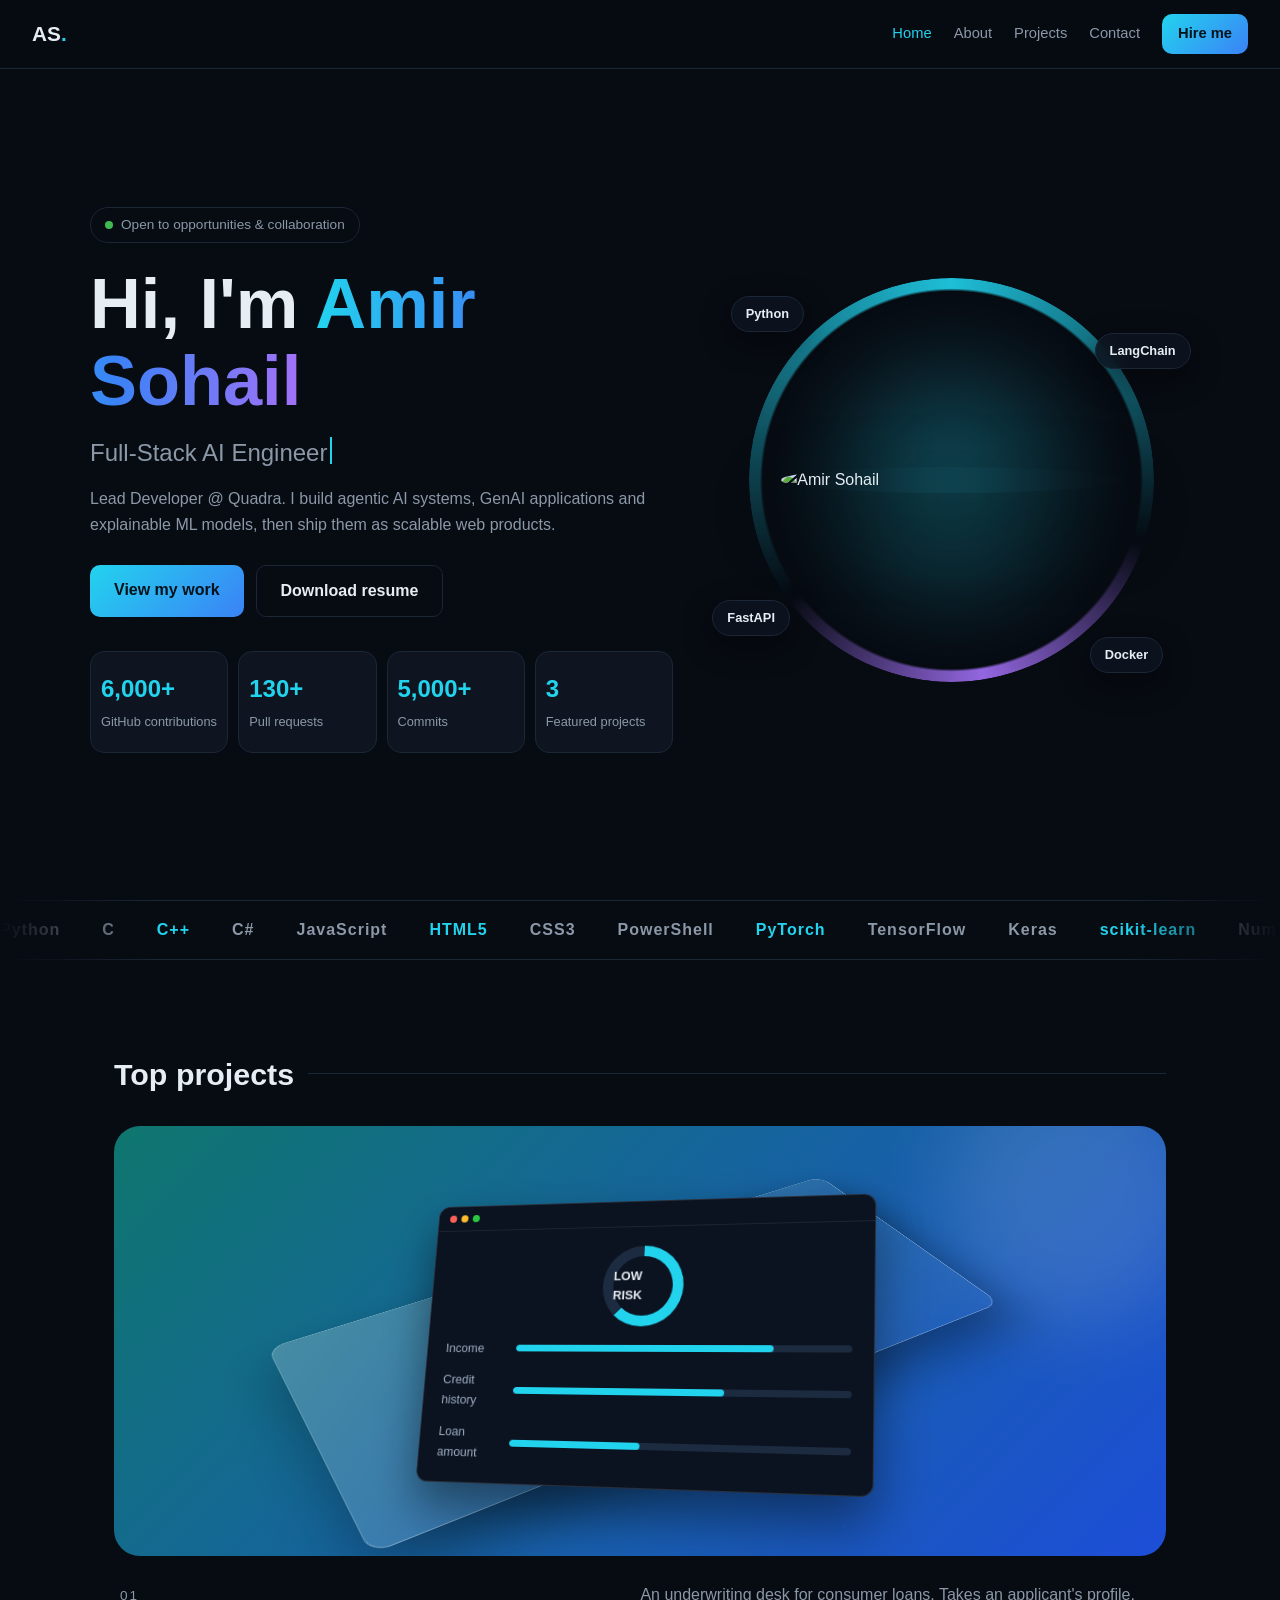
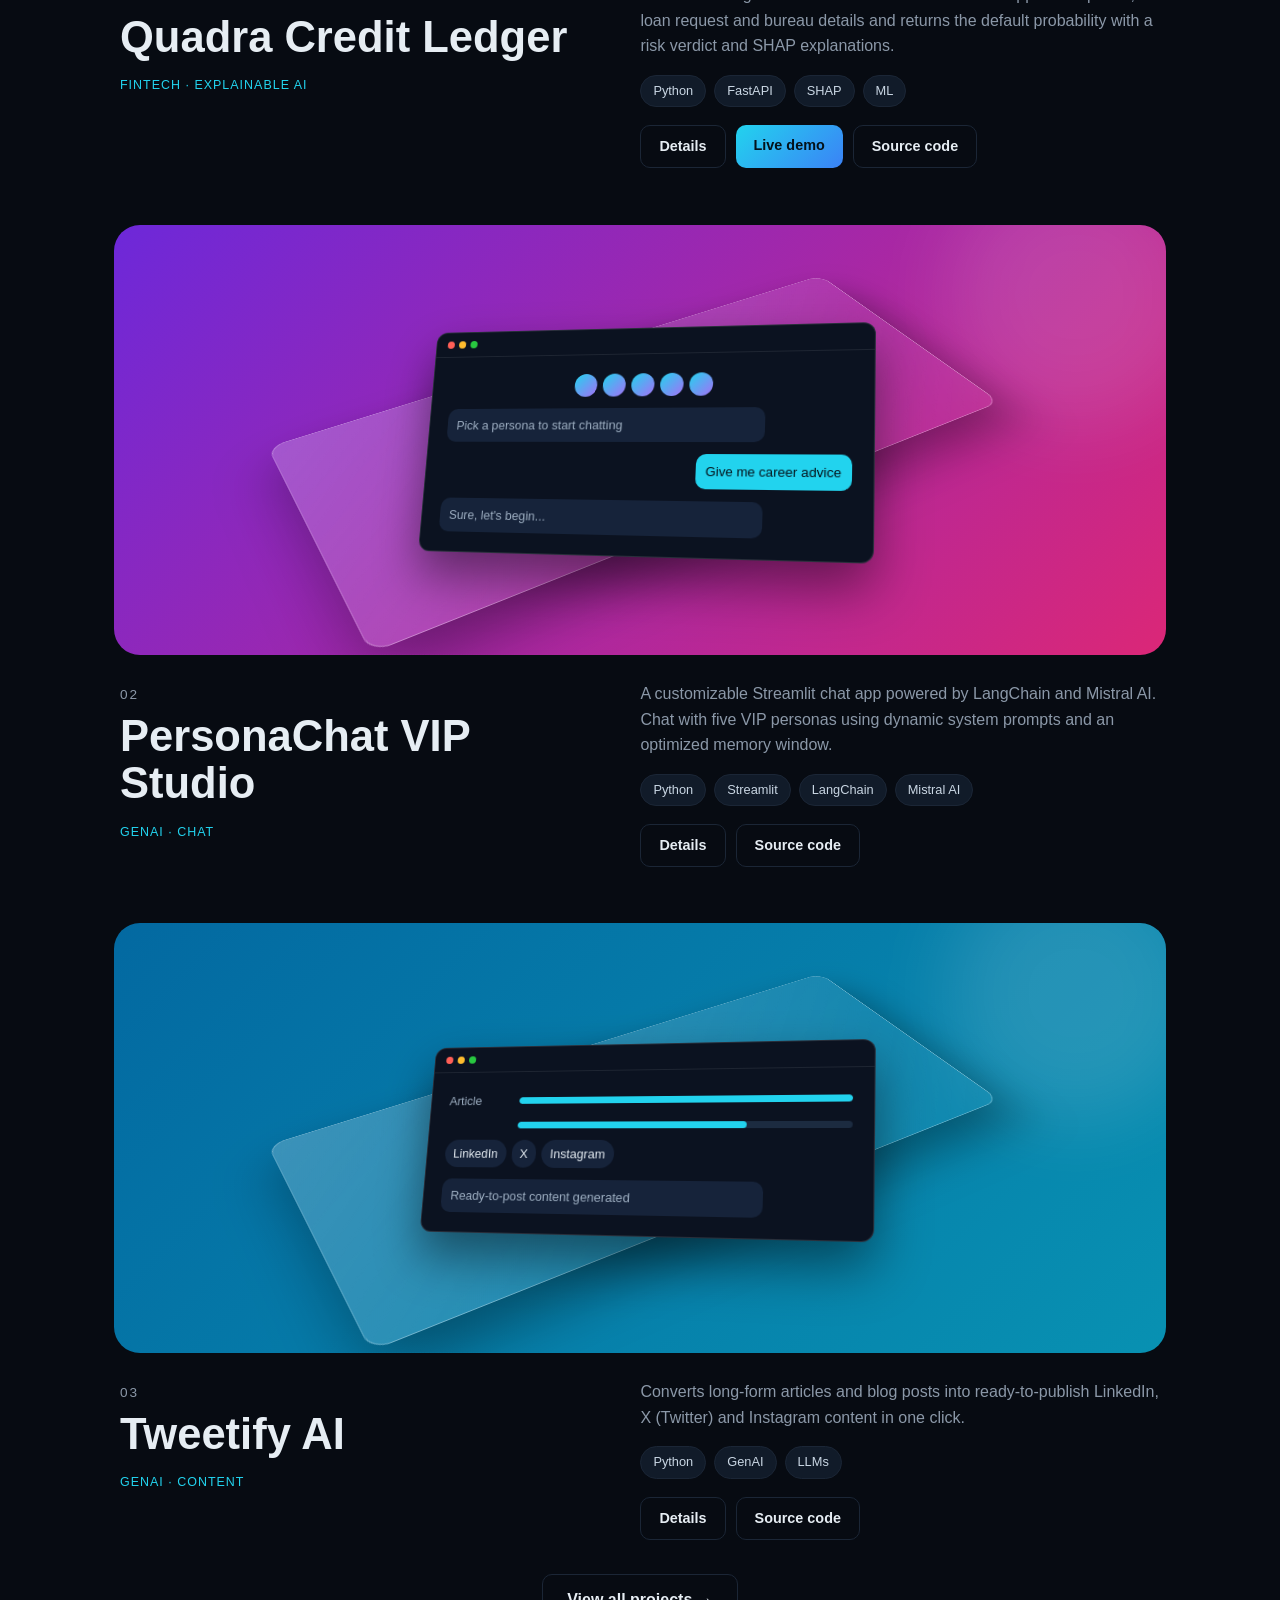
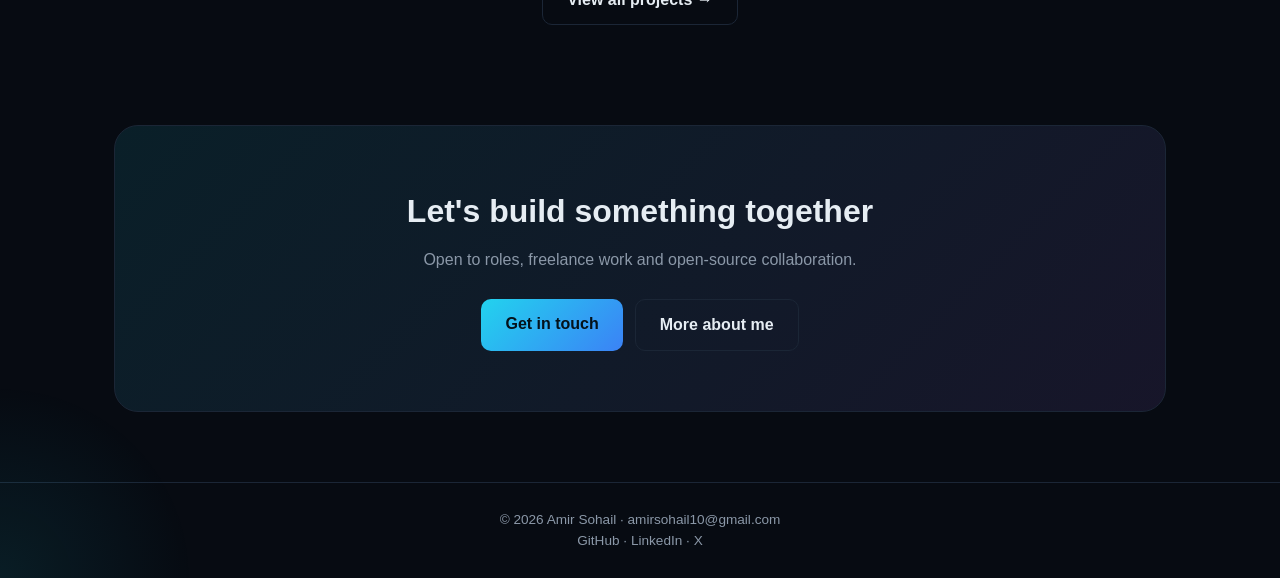
==== commit ed2dd730: "refactor: update home, about and contact pages to the new folder paths and link the favicon" ====
--- a/index.html
+++ b/index.html
@@ -5,7 +5,7 @@
 <meta name="viewport" content="width=device-width, initial-scale=1.0">
 <title>Amir Sohail | Full-Stack AI Engineer</title>
 <meta name="description" content="Amir Sohail, Full-Stack AI Engineer and Lead Developer at Quadra. Agentic AI, GenAI, ML/DL and scalable web products.">
-<link rel="stylesheet" href="style.css">
+<meta name="theme-color" content="#070b12"><link rel="icon" href="favicon.svg" type="image/svg+xml"><link rel="stylesheet" href="css/style.css">
 </head>
 <body>
 <div class="progress" id="progress"></div>
@@ -19,7 +19,7 @@
       <h1>Hi, I'm <em>Amir Sohail</em></h1>
       <h2><span id="typed"></span><span class="caret"></span></h2>
       <p class="lead">Lead Developer @ Quadra. I build agentic AI systems, GenAI applications and explainable ML models, then ship them as scalable web products.</p>
-      <div class="cta"><a class="btn" href="#top">View my work</a><a class="btn ghost" href="assets/Amir_Sohail_Resume.pdf" download>Download resume</a></div>
+      <div class="cta"><a class="btn" href="#top">View my work</a><a class="btn ghost" href="assets/resume/Amir_Sohail_Resume.pdf" download>Download resume</a></div>
       <div class="stats">
         <div><b data-n="6000" data-s="+">0</b><span>GitHub contributions</span></div>
         <div><b data-n="130" data-s="+">0</b><span>Pull requests</span></div>
@@ -29,7 +29,7 @@
     </div>
     <div class="hero-art">
       <div class="orb"></div><div class="spin"></div>
-      <img class="avatar" src="assets/avatar.png" alt="Amir Sohail">
+      <img class="avatar" src="assets/images/avatar.png" alt="Amir Sohail">
       <span class="fl f1">Python</span><span class="fl f2">LangChain</span><span class="fl f3">FastAPI</span><span class="fl f4">Docker</span>
     </div>
   </div>
@@ -43,7 +43,7 @@
   <div class="cta"><a class="btn" href="contact.html">Get in touch</a><a class="btn ghost" href="about.html">More about me</a></div></div></section>
 </main>
 <div id="foot"></div>
-<script src="projects-data.js" defer></script>
-<script src="script.js" defer></script>
+<script src="js/projects-data.js" defer></script>
+<script src="js/script.js" defer></script>
 </body>
 </html>
--- a/css/style.css
+++ b/css/style.css
@@ -0,0 +1,1138 @@
+:root {
+  --bg: #070b12;
+  --card: #0e1520;
+  --line: #1b2636;
+  --tx: #e6edf3;
+  --mu: #8b98a8;
+  --ac: #22d3ee;
+  --ac2: #a371f7;
+}
+* {
+  margin: 0;
+  padding: 0;
+  box-sizing: border-box;
+}
+html {
+  scroll-behavior: smooth;
+}
+body {
+  background: var(--bg);
+  color: var(--tx);
+  font-family:
+    "Segoe UI",
+    -apple-system,
+    Roboto,
+    Arial,
+    sans-serif;
+  line-height: 1.6;
+  overflow-x: hidden;
+}
+a {
+  color: inherit;
+  text-decoration: none;
+}
+.wrap {
+  max-width: 1100px;
+  margin: 0 auto;
+  padding: 90px 24px 10px;
+}
+.nav {
+  position: fixed;
+  top: 0;
+  left: 0;
+  right: 0;
+  z-index: 20;
+  display: flex;
+  justify-content: space-between;
+  align-items: center;
+  padding: 14px 32px;
+  background: rgba(7, 11, 18, 0.8);
+  backdrop-filter: blur(12px);
+  border-bottom: 1px solid var(--line);
+}
+.logo {
+  font-weight: 800;
+  font-size: 1.3rem;
+}
+.logo span {
+  color: var(--ac);
+}
+.nav nav {
+  display: flex;
+  gap: 22px;
+  align-items: center;
+  font-size: 0.92rem;
+  color: var(--mu);
+}
+.nav nav a:hover {
+  color: var(--tx);
+}
+.btn {
+  display: inline-block;
+  padding: 12px 24px;
+  border-radius: 10px;
+  font-weight: 600;
+  background: linear-gradient(135deg, var(--ac), #3b82f6);
+  color: #04121a;
+  transition: 0.25s;
+}
+.btn:hover {
+  transform: translateY(-2px);
+  box-shadow: 0 8px 24px rgba(34, 211, 238, 0.3);
+}
+.btn.sm {
+  padding: 8px 16px;
+  color: #04121a !important;
+}
+.btn.ghost {
+  background: transparent;
+  color: var(--tx);
+  border: 1px solid var(--line);
+}
+.btn.ghost:hover {
+  border-color: var(--ac);
+  box-shadow: none;
+}
+.hero {
+  position: relative;
+  min-height: 100vh;
+  display: flex;
+  flex-direction: column;
+  justify-content: center;
+  align-items: center;
+  text-align: center;
+  padding: 120px 24px 60px;
+}
+.glow {
+  position: absolute;
+  inset: 0;
+  background:
+    radial-gradient(
+      600px 300px at 50% 30%,
+      rgba(34, 211, 238, 0.16),
+      transparent
+    ),
+    radial-gradient(
+      500px 300px at 80% 60%,
+      rgba(163, 113, 247, 0.14),
+      transparent
+    );
+  pointer-events: none;
+}
+.hero > * {
+  position: relative;
+}
+.eyebrow {
+  display: inline-flex;
+  gap: 8px;
+  align-items: center;
+  padding: 6px 14px;
+  border: 1px solid var(--line);
+  border-radius: 30px;
+  color: var(--mu);
+  font-size: 0.85rem;
+  margin-bottom: 22px;
+}
+.eyebrow i {
+  width: 8px;
+  height: 8px;
+  border-radius: 50%;
+  background: #3fb950;
+  animation: pulse 1.8s infinite;
+}
+@keyframes pulse {
+  50% {
+    opacity: 0.3;
+  }
+}
+h1 {
+  font-size: clamp(2.4rem, 6vw, 4.4rem);
+  line-height: 1.1;
+  font-weight: 800;
+}
+h1 em {
+  font-style: normal;
+  background: linear-gradient(90deg, var(--ac), #3b82f6, var(--ac2));
+  -webkit-background-clip: text;
+  background-clip: text;
+  -webkit-text-fill-color: transparent;
+}
+.hero h2 {
+  font-size: clamp(1.05rem, 2.4vw, 1.5rem);
+  color: var(--mu);
+  font-weight: 500;
+  margin: 14px 0;
+}
+.lead {
+  max-width: 620px;
+  color: var(--mu);
+  margin-bottom: 28px;
+}
+.cta {
+  display: flex;
+  gap: 12px;
+  flex-wrap: wrap;
+  justify-content: center;
+}
+.stats {
+  display: grid;
+  grid-template-columns: repeat(4, 1fr);
+  gap: 14px;
+  margin-top: 56px;
+  width: 100%;
+  max-width: 800px;
+}
+.stats div {
+  background: var(--card);
+  border: 1px solid var(--line);
+  border-radius: 14px;
+  padding: 18px 10px;
+}
+.stats b {
+  display: block;
+  font-size: 1.9rem;
+  color: var(--ac);
+}
+.stats span {
+  font-size: 0.8rem;
+  color: var(--mu);
+}
+.sec {
+  font-size: 1.9rem;
+  margin-bottom: 28px;
+  display: flex;
+  align-items: center;
+  gap: 14px;
+}
+.sec:after {
+  content: "";
+  flex: 1;
+  height: 1px;
+  background: var(--line);
+}
+.about {
+  display: grid;
+  grid-template-columns: 1fr 1fr;
+  gap: 28px;
+  color: var(--mu);
+}
+.about b {
+  color: var(--tx);
+}
+.skills {
+  display: grid;
+  grid-template-columns: repeat(auto-fit, minmax(300px, 1fr));
+  gap: 16px;
+}
+.sk {
+  background: var(--card);
+  border: 1px solid var(--line);
+  border-radius: 14px;
+  padding: 20px;
+}
+.sk h4 {
+  font-size: 0.95rem;
+  margin-bottom: 12px;
+  color: var(--ac);
+}
+.chips {
+  display: flex;
+  flex-wrap: wrap;
+  gap: 8px;
+}
+.chip {
+  font-size: 0.8rem;
+  padding: 5px 12px;
+  border-radius: 30px;
+  background: #111b29;
+  border: 1px solid var(--line);
+  color: #c9d6e3;
+  transition: 0.2s;
+}
+.chip:hover {
+  border-color: var(--ac);
+  color: var(--ac);
+}
+.timeline {
+  border-left: 2px solid var(--line);
+  margin-left: 8px;
+}
+.job {
+  position: relative;
+  padding: 0 0 28px 28px;
+}
+.job:before {
+  content: "";
+  position: absolute;
+  left: -7px;
+  top: 6px;
+  width: 12px;
+  height: 12px;
+  border-radius: 50%;
+  background: var(--ac);
+  box-shadow: 0 0 0 4px rgba(34, 211, 238, 0.2);
+}
+.job h4 {
+  font-size: 1.15rem;
+}
+.job .meta {
+  color: var(--ac);
+  font-size: 0.88rem;
+  margin-bottom: 8px;
+}
+.job ul {
+  color: var(--mu);
+  padding-left: 18px;
+}
+.job li {
+  margin-bottom: 4px;
+}
+.featured {
+  display: grid;
+  gap: 26px;
+}
+.fp {
+  display: grid;
+  grid-template-columns: 1.25fr 1fr;
+  gap: 34px;
+  align-items: center;
+  background: var(--card);
+  border: 1px solid var(--line);
+  border-radius: 22px;
+  padding: 22px;
+  transition: 0.3s;
+}
+.fp:nth-child(even) {
+  grid-template-columns: 1fr 1.25fr;
+}
+.fp:nth-child(even) .shot {
+  order: 2;
+}
+.fp:hover {
+  border-color: rgba(34, 211, 238, 0.4);
+  transform: translateY(-4px);
+}
+.shot {
+  position: relative;
+  height: 300px;
+  border-radius: 16px;
+  display: flex;
+  align-items: center;
+  justify-content: center;
+  overflow: hidden;
+  background: var(--g);
+}
+.shot:before {
+  content: "";
+  position: absolute;
+  width: 260px;
+  height: 260px;
+  border-radius: 50%;
+  background: rgba(255, 255, 255, 0.12);
+  filter: blur(40px);
+  top: -60px;
+  right: -40px;
+}
+.win {
+  position: relative;
+  width: 78%;
+  max-width: 380px;
+  background: #0b1220;
+  border: 1px solid rgba(255, 255, 255, 0.12);
+  border-radius: 12px;
+  box-shadow: 0 24px 50px rgba(0, 0, 0, 0.45);
+  transform: rotate(-2deg);
+  transition: 0.4s;
+  overflow: hidden;
+}
+.fp:hover .win {
+  transform: rotate(0) scale(1.04);
+}
+.win .bar {
+  display: flex;
+  gap: 5px;
+  padding: 9px 12px;
+  border-bottom: 1px solid rgba(255, 255, 255, 0.08);
+}
+.win .bar i {
+  width: 8px;
+  height: 8px;
+  border-radius: 50%;
+  background: #ff5f57;
+}
+.win .bar i:nth-child(2) {
+  background: #febc2e;
+}
+.win .bar i:nth-child(3) {
+  background: #28c840;
+}
+.win .body {
+  padding: 14px;
+  display: grid;
+  gap: 9px;
+  font-size: 0.72rem;
+  color: #9fb0c3;
+}
+.row {
+  display: flex;
+  align-items: center;
+  gap: 8px;
+}
+.row span {
+  width: 70px;
+}
+.row u {
+  flex: 1;
+  height: 7px;
+  border-radius: 4px;
+  background: #1c2b40;
+  position: relative;
+  overflow: hidden;
+}
+.row u:after {
+  content: "";
+  position: absolute;
+  inset: 0;
+  width: var(--w);
+  background: var(--ac);
+  border-radius: 4px;
+}
+.gauge {
+  width: 84px;
+  height: 84px;
+  border-radius: 50%;
+  margin: 0 auto;
+  background: conic-gradient(var(--ac) 0 62%, #1c2b40 0);
+  display: grid;
+  place-items: center;
+}
+.gauge b {
+  width: 62px;
+  height: 62px;
+  border-radius: 50%;
+  background: #0b1220;
+  display: grid;
+  place-items: center;
+  color: var(--tx);
+  font-size: 0.8rem;
+}
+.bub {
+  padding: 7px 10px;
+  border-radius: 10px;
+  background: #16233a;
+  max-width: 80%;
+}
+.bub.me {
+  background: var(--ac);
+  color: #04121a;
+  margin-left: auto;
+}
+.av {
+  display: flex;
+  gap: 6px;
+  justify-content: center;
+}
+.av i {
+  width: 24px;
+  height: 24px;
+  border-radius: 50%;
+  background: linear-gradient(135deg, var(--ac), var(--ac2));
+}
+.pl {
+  display: flex;
+  gap: 6px;
+}
+.pl em {
+  font-style: normal;
+  padding: 4px 9px;
+  border-radius: 20px;
+  background: #16233a;
+  color: var(--tx);
+}
+.info .tag {
+  font-size: 0.78rem;
+  color: var(--ac);
+  letter-spacing: 1px;
+  text-transform: uppercase;
+}
+.info h4 {
+  font-size: 1.7rem;
+  margin: 6px 0 10px;
+}
+.info p {
+  color: var(--mu);
+  margin-bottom: 16px;
+}
+.info .chips {
+  margin-bottom: 20px;
+}
+.links {
+  display: flex;
+  gap: 10px;
+  flex-wrap: wrap;
+}
+.links .btn {
+  padding: 9px 18px;
+  font-size: 0.9rem;
+}
+.filters {
+  display: flex;
+  gap: 10px;
+  flex-wrap: wrap;
+  margin-bottom: 22px;
+}
+.filters button {
+  cursor: pointer;
+  background: transparent;
+  color: var(--mu);
+  border: 1px solid var(--line);
+  padding: 7px 18px;
+  border-radius: 30px;
+  font-size: 0.88rem;
+  transition: 0.2s;
+}
+.filters button.on,
+.filters button:hover {
+  color: #04121a;
+  background: var(--ac);
+  border-color: var(--ac);
+}
+.grid {
+  display: grid;
+  grid-template-columns: repeat(auto-fill, minmax(310px, 1fr));
+  gap: 22px;
+}
+.card {
+  background: var(--card);
+  border: 1px solid var(--line);
+  border-radius: 18px;
+  overflow: hidden;
+  transition: 0.3s;
+  display: flex;
+  flex-direction: column;
+}
+.card:hover {
+  border-color: rgba(34, 211, 238, 0.4);
+  transform: translateY(-5px);
+}
+.card .shot {
+  height: 210px;
+  border-radius: 0;
+}
+.card .win {
+  width: 88%;
+  transform: scale(0.78) rotate(-2deg);
+}
+.card:hover .win {
+  transform: scale(0.82) rotate(0);
+}
+.card .info {
+  padding: 18px 20px 22px;
+}
+.card .info h4 {
+  font-size: 1.2rem;
+}
+.card .info p {
+  font-size: 0.9rem;
+}
+.card.hide {
+  display: none;
+}
+.contact {
+  text-align: center;
+  background: linear-gradient(
+    135deg,
+    rgba(34, 211, 238, 0.1),
+    rgba(163, 113, 247, 0.1)
+  );
+  border: 1px solid var(--line);
+  border-radius: 24px;
+  padding: 60px 24px;
+  margin-bottom: 60px;
+}
+.contact h3 {
+  font-size: 2rem;
+}
+.contact p {
+  color: var(--mu);
+  margin: 10px 0 26px;
+}
+footer {
+  text-align: center;
+  color: var(--mu);
+  font-size: 0.85rem;
+  padding: 26px;
+  border-top: 1px solid var(--line);
+}
+.reveal {
+  opacity: 0;
+  transform: translateY(24px);
+  transition: 0.8s;
+}
+.reveal.in {
+  opacity: 1;
+  transform: none;
+}
+@media (max-width: 820px) {
+  .nav nav a:not(.btn) {
+    display: none;
+  }
+  .about,
+  .fp,
+  .fp:nth-child(even) {
+    grid-template-columns: 1fr;
+  }
+  .fp:nth-child(even) .shot {
+    order: 0;
+  }
+  .stats {
+    grid-template-columns: repeat(2, 1fr);
+  }
+  .shot {
+    height: 240px;
+  }
+}
+@media (prefers-reduced-motion: reduce) {
+  * {
+    animation: none !important;
+    transition: none !important;
+  }
+}
+
+/* ===== Showcase layout (editorial cards + floating glass mockups) ===== */
+.featured {
+  gap: 56px;
+}
+.fp {
+  display: block;
+  padding: 0;
+  background: none;
+  border: 0;
+  border-radius: 0;
+}
+.fp:hover {
+  transform: none;
+  border: 0;
+}
+.shot {
+  perspective: 1100px;
+  background: var(--g);
+}
+.shot:after {
+  content: "";
+  position: absolute;
+  width: 64%;
+  height: 70%;
+  left: 22%;
+  top: 12%;
+  border-radius: 18px;
+  border: 1px solid rgba(255, 255, 255, 0.28);
+  background: linear-gradient(
+    135deg,
+    rgba(255, 255, 255, 0.22),
+    rgba(255, 255, 255, 0.02)
+  );
+  backdrop-filter: blur(6px);
+  transform: rotateX(52deg) rotateZ(-30deg) translate3d(-30px, -26px, 0);
+  box-shadow: 0 30px 60px rgba(0, 0, 0, 0.35);
+}
+.win {
+  z-index: 1;
+  transform: rotateX(12deg) rotateY(-14deg) rotateZ(3deg);
+  transition: 0.5s;
+}
+.fp .shot {
+  height: 430px;
+  border-radius: 26px;
+}
+.fp .win {
+  width: 56%;
+  max-width: 460px;
+}
+.fp .win .body {
+  padding: 20px;
+  gap: 12px;
+  font-size: 0.82rem;
+}
+.fp:hover .win {
+  transform: rotateX(4deg) rotateY(-5deg) rotateZ(1deg) scale(1.04);
+}
+.card .win {
+  transform: scale(0.78) rotateX(12deg) rotateY(-14deg) rotateZ(3deg);
+}
+.card:hover .win {
+  transform: scale(0.82) rotateX(4deg) rotateY(-5deg) rotateZ(1deg);
+}
+.meta2 {
+  display: grid;
+  grid-template-columns: 1fr 1.1fr;
+  gap: 20px 48px;
+  padding: 26px 6px 0;
+  align-items: start;
+}
+.meta2 .num {
+  font-size: 0.85rem;
+  color: var(--mu);
+  letter-spacing: 2px;
+}
+.meta2 h4 {
+  font-size: clamp(1.8rem, 3.4vw, 2.8rem);
+  line-height: 1.1;
+  margin: 6px 0 10px;
+  font-weight: 800;
+}
+.meta2 .tag {
+  font-size: 0.78rem;
+  color: var(--ac);
+  letter-spacing: 1px;
+  text-transform: uppercase;
+}
+.meta2 p {
+  color: var(--mu);
+  margin-bottom: 16px;
+}
+.meta2 .chips {
+  margin-bottom: 18px;
+}
+@media (max-width: 820px) {
+  .meta2 {
+    grid-template-columns: 1fr;
+  }
+  .fp .shot {
+    height: 300px;
+  }
+  .fp .win {
+    width: 74%;
+  }
+}
+
+/* ===== Polish: split hero, animated avatar, marquee, progress ===== */
+.hero {
+  align-items: stretch;
+  text-align: left;
+  padding: 130px 24px 70px;
+}
+.hero-grid {
+  display: grid;
+  grid-template-columns: 1.1fr 0.9fr;
+  gap: 40px;
+  align-items: center;
+  max-width: 1100px;
+  margin: 0 auto;
+  width: 100%;
+}
+.hero .cta {
+  justify-content: flex-start;
+}
+.hero .lead {
+  margin-left: 0;
+}
+.hero-grid .stats {
+  max-width: none;
+  margin-top: 34px;
+  gap: 10px;
+}
+.hero-grid .stats b {
+  font-size: 1.5rem;
+}
+.caret {
+  display: inline-block;
+  width: 2px;
+  height: 1.1em;
+  background: var(--ac);
+  margin-left: 3px;
+  vertical-align: -3px;
+  animation: pulse 1s steps(2) infinite;
+}
+.hero-art {
+  position: relative;
+  display: grid;
+  place-items: center;
+  aspect-ratio: 1;
+  max-width: 460px;
+  margin: 0 auto;
+  width: 100%;
+}
+.hero-art .avatar {
+  position: relative;
+  width: 74%;
+  border-radius: 50%;
+  box-shadow: 0 30px 70px rgba(0, 0, 0, 0.55);
+  animation: bob 6s ease-in-out infinite;
+}
+.hero-art .spin {
+  position: absolute;
+  inset: 6%;
+  border-radius: 50%;
+  background: conic-gradient(
+    from 0deg,
+    var(--ac),
+    transparent 30%,
+    var(--ac2),
+    transparent 65%,
+    var(--ac)
+  );
+  -webkit-mask: radial-gradient(circle, transparent 66%, #000 67%);
+  mask: radial-gradient(circle, transparent 66%, #000 67%);
+  animation: rot 9s linear infinite;
+  opacity: 0.9;
+}
+.hero-art .orb {
+  position: absolute;
+  inset: 14%;
+  border-radius: 50%;
+  background: radial-gradient(
+    circle,
+    rgba(34, 211, 238, 0.35),
+    transparent 70%
+  );
+  filter: blur(30px);
+  animation: pulse 4s infinite;
+}
+.fl {
+  position: absolute;
+  padding: 7px 14px;
+  border-radius: 30px;
+  font-size: 0.8rem;
+  font-weight: 600;
+  background: rgba(14, 21, 32, 0.85);
+  border: 1px solid var(--line);
+  backdrop-filter: blur(8px);
+  box-shadow: 0 10px 30px rgba(0, 0, 0, 0.4);
+  animation: bob 5s ease-in-out infinite;
+}
+.f1 {
+  top: 10%;
+  left: 2%;
+}
+.f2 {
+  top: 18%;
+  right: -2%;
+  animation-delay: -1.5s;
+}
+.f3 {
+  bottom: 16%;
+  left: -2%;
+  animation-delay: -3s;
+}
+.f4 {
+  bottom: 8%;
+  right: 4%;
+  animation-delay: -4s;
+}
+@keyframes bob {
+  50% {
+    transform: translateY(-12px);
+  }
+}
+@keyframes rot {
+  to {
+    transform: rotate(360deg);
+  }
+}
+.marquee {
+  overflow: hidden;
+  border-block: 1px solid var(--line);
+  padding: 16px 0;
+  -webkit-mask: linear-gradient(
+    90deg,
+    transparent,
+    #000 12%,
+    #000 88%,
+    transparent
+  );
+  mask: linear-gradient(90deg, transparent, #000 12%, #000 88%, transparent);
+}
+.track {
+  display: flex;
+  gap: 42px;
+  width: max-content;
+  animation: scroll 35s linear infinite;
+  color: var(--mu);
+  font-weight: 600;
+  letter-spacing: 1px;
+  white-space: nowrap;
+}
+.track span:nth-child(3n) {
+  color: var(--ac);
+}
+.marquee:hover .track {
+  animation-play-state: paused;
+}
+@keyframes scroll {
+  to {
+    transform: translateX(-50%);
+  }
+}
+.progress {
+  position: fixed;
+  top: 0;
+  left: 0;
+  height: 3px;
+  width: 0;
+  z-index: 30;
+  background: linear-gradient(90deg, var(--ac), var(--ac2));
+}
+.spot {
+  position: fixed;
+  width: 420px;
+  height: 420px;
+  border-radius: 50%;
+  pointer-events: none;
+  z-index: 0;
+  background: radial-gradient(
+    circle,
+    rgba(34, 211, 238, 0.09),
+    transparent 65%
+  );
+  transform: translate(-50%, -50%);
+}
+.fp,
+.card {
+  transform-style: preserve-3d;
+  will-change: transform;
+}
+.hero-text > * {
+  animation: rise 0.8s both;
+}
+.hero-text > *:nth-child(2) {
+  animation-delay: 0.1s;
+}
+.hero-text > *:nth-child(3) {
+  animation-delay: 0.2s;
+}
+.hero-text > *:nth-child(4) {
+  animation-delay: 0.3s;
+}
+.hero-text > *:nth-child(5) {
+  animation-delay: 0.4s;
+}
+.hero-text > *:nth-child(6) {
+  animation-delay: 0.5s;
+}
+@keyframes rise {
+  from {
+    opacity: 0;
+    transform: translateY(22px);
+  }
+}
+@media (max-width: 820px) {
+  .hero-grid {
+    grid-template-columns: 1fr;
+  }
+  .hero-art {
+    order: -1;
+    max-width: 300px;
+  }
+  .hero {
+    text-align: center;
+  }
+  .hero .cta {
+    justify-content: center;
+  }
+  .hero-grid .stats {
+    grid-template-columns: repeat(2, 1fr);
+  }
+}
+
+/* ===== Multi-page additions ===== */
+.nav nav a.on {
+  color: var(--ac);
+}
+.phead {
+  position: relative;
+  padding-top: 140px;
+  padding-bottom: 10px;
+}
+.phead > * {
+  position: relative;
+}
+.phead h1 {
+  font-size: clamp(2rem, 5vw, 3.4rem);
+}
+.phead .glow {
+  position: absolute;
+  inset: 0;
+  -webkit-mask: linear-gradient(#000 30%, transparent);
+  mask: linear-gradient(#000 30%, transparent);
+}
+.more {
+  text-align: center;
+  margin-top: 34px;
+}
+.search {
+  display: flex;
+  align-items: center;
+  gap: 16px;
+  margin-bottom: 18px;
+  flex-wrap: wrap;
+}
+.search input {
+  flex: 1;
+  min-width: 240px;
+  background: var(--card);
+  border: 1px solid var(--line);
+  color: var(--tx);
+  padding: 14px 18px;
+  border-radius: 12px;
+  font-size: 1rem;
+  outline: 0;
+  transition: 0.2s;
+}
+.search input:focus {
+  border-color: var(--ac);
+  box-shadow: 0 0 0 4px rgba(34, 211, 238, 0.12);
+}
+#count {
+  color: var(--mu);
+  font-size: 0.88rem;
+}
+.empty {
+  text-align: center;
+  color: var(--mu);
+  padding: 50px 0;
+}
+.card h4 a:hover {
+  color: var(--ac);
+}
+.info .links .btn {
+  padding: 8px 16px;
+  font-size: 0.85rem;
+}
+.dwrap {
+  padding-top: 110px;
+}
+.back {
+  color: var(--mu);
+  display: inline-block;
+  margin-bottom: 18px;
+}
+.back:hover {
+  color: var(--ac);
+}
+.shot.big {
+  height: 440px;
+  border-radius: 26px;
+  margin-bottom: 10px;
+}
+.shot.big .win {
+  width: 52%;
+  max-width: 460px;
+}
+.dwrap h1 {
+  font-size: clamp(1.9rem, 4vw, 3rem);
+  margin: 6px 0 14px;
+}
+.dwrap .lead {
+  margin-bottom: 14px;
+}
+.mini {
+  margin: 18px 0 8px;
+  color: var(--ac);
+  font-size: 0.9rem;
+  text-transform: uppercase;
+  letter-spacing: 1px;
+}
+.feat {
+  padding-left: 18px;
+  color: var(--mu);
+  margin-bottom: 22px;
+}
+.feat li {
+  margin-bottom: 6px;
+}
+.dwrap .grid {
+  margin-top: 6px;
+}
+.u {
+  color: var(--ac);
+  text-decoration: underline;
+}
+.cgrid {
+  display: grid;
+  grid-template-columns: 1fr 1fr;
+  gap: 28px;
+  align-items: start;
+}
+.cards {
+  display: grid;
+  gap: 14px;
+}
+.cc {
+  display: flex;
+  justify-content: space-between;
+  align-items: center;
+  gap: 14px;
+  background: var(--card);
+  border: 1px solid var(--line);
+  border-radius: 14px;
+  padding: 18px 22px;
+  transition: 0.25s;
+}
+.cc:hover {
+  border-color: var(--ac);
+  transform: translateX(4px);
+}
+.cc span {
+  color: var(--mu);
+  font-size: 0.9rem;
+}
+.form {
+  display: grid;
+  gap: 12px;
+  background: var(--card);
+  border: 1px solid var(--line);
+  border-radius: 18px;
+  padding: 26px;
+}
+.form h3 {
+  margin-bottom: 4px;
+}
+.form input,
+.form textarea {
+  background: #0a111b;
+  border: 1px solid var(--line);
+  color: var(--tx);
+  border-radius: 10px;
+  padding: 13px 15px;
+  font: inherit;
+  outline: 0;
+}
+.form input:focus,
+.form textarea:focus {
+  border-color: var(--ac);
+}
+.form button {
+  border: 0;
+  cursor: pointer;
+  font-size: 1rem;
+}
+.form small {
+  color: var(--mu);
+}
+footer a:hover {
+  color: var(--ac);
+}
+@media (max-width: 820px) {
+  .nav {
+    padding: 12px 16px;
+  }
+  .nav nav {
+    gap: 14px;
+  }
+  .nav nav a:not(.btn) {
+    display: inline;
+  }
+  .nav nav .btn {
+    display: none;
+  }
+  .cgrid {
+    grid-template-columns: 1fr;
+  }
+  .shot.big {
+    height: 280px;
+  }
+  .shot.big .win {
+    width: 76%;
+  }
+}
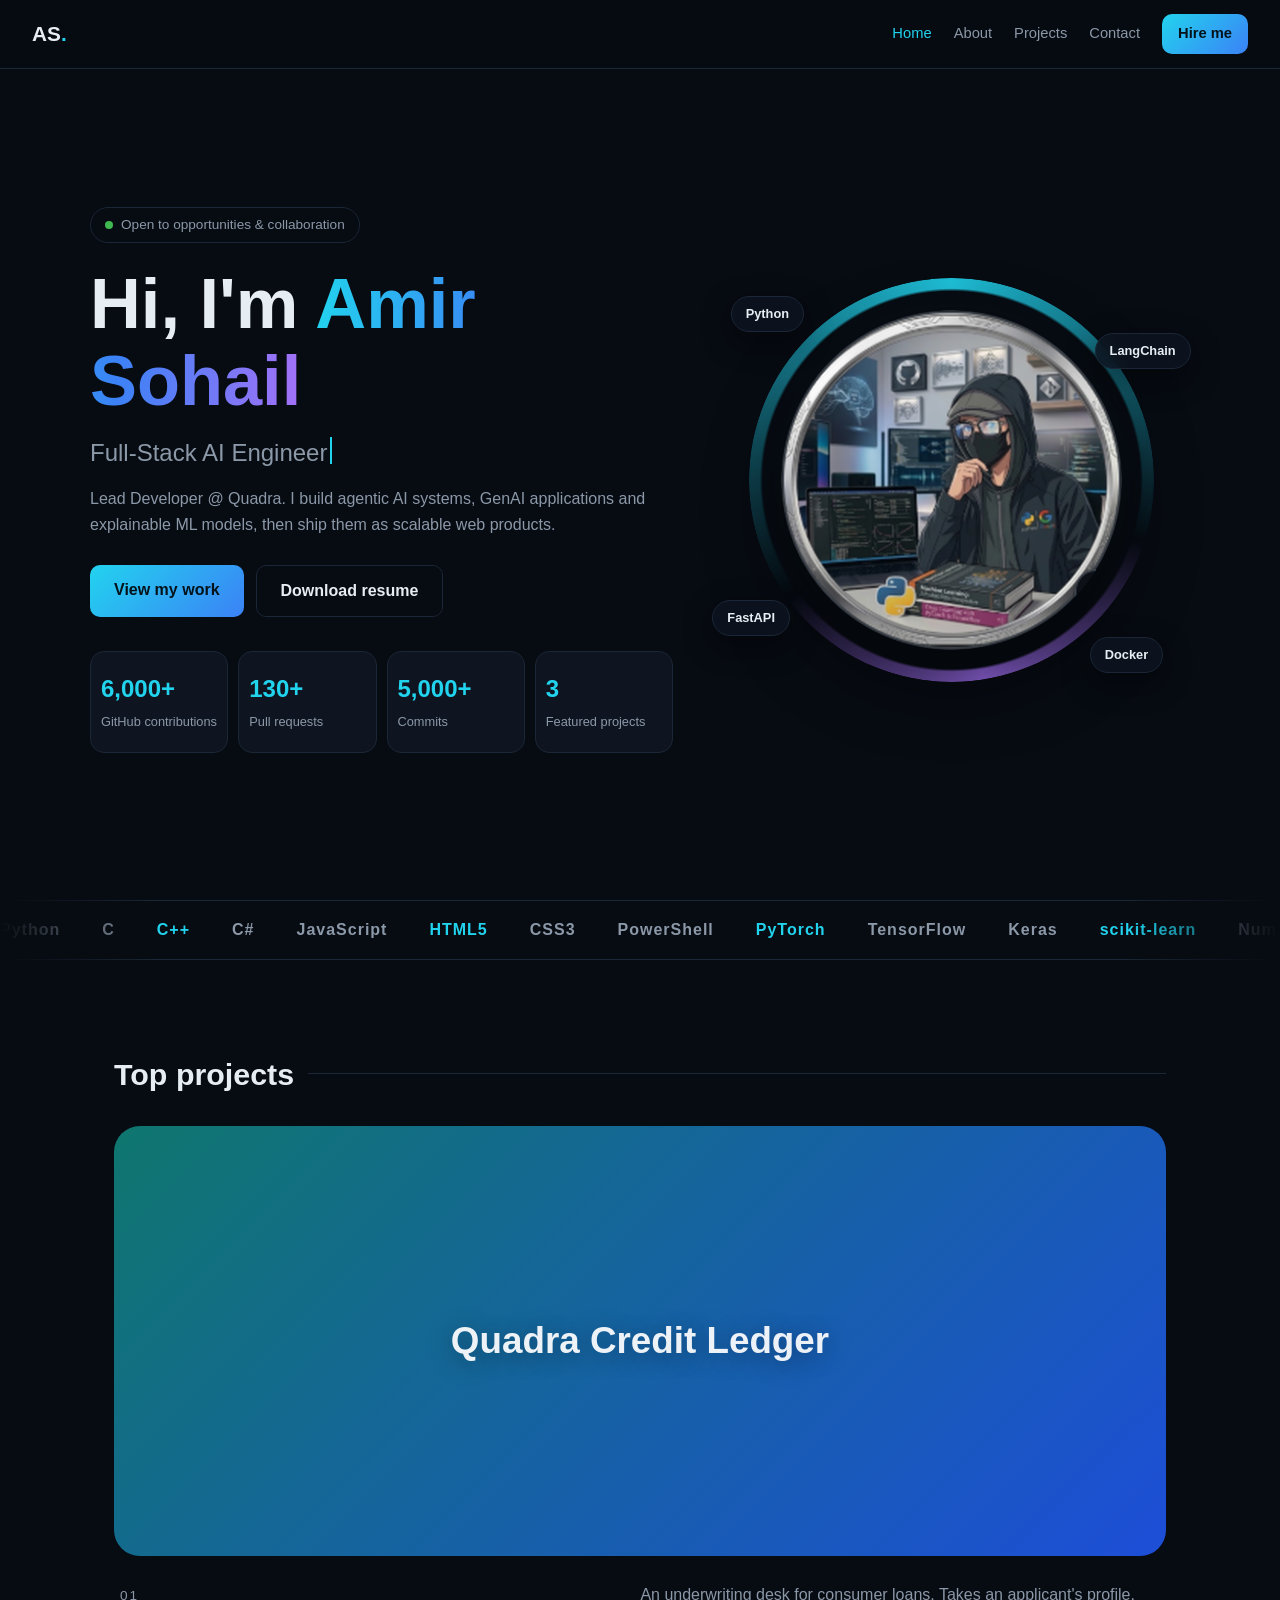
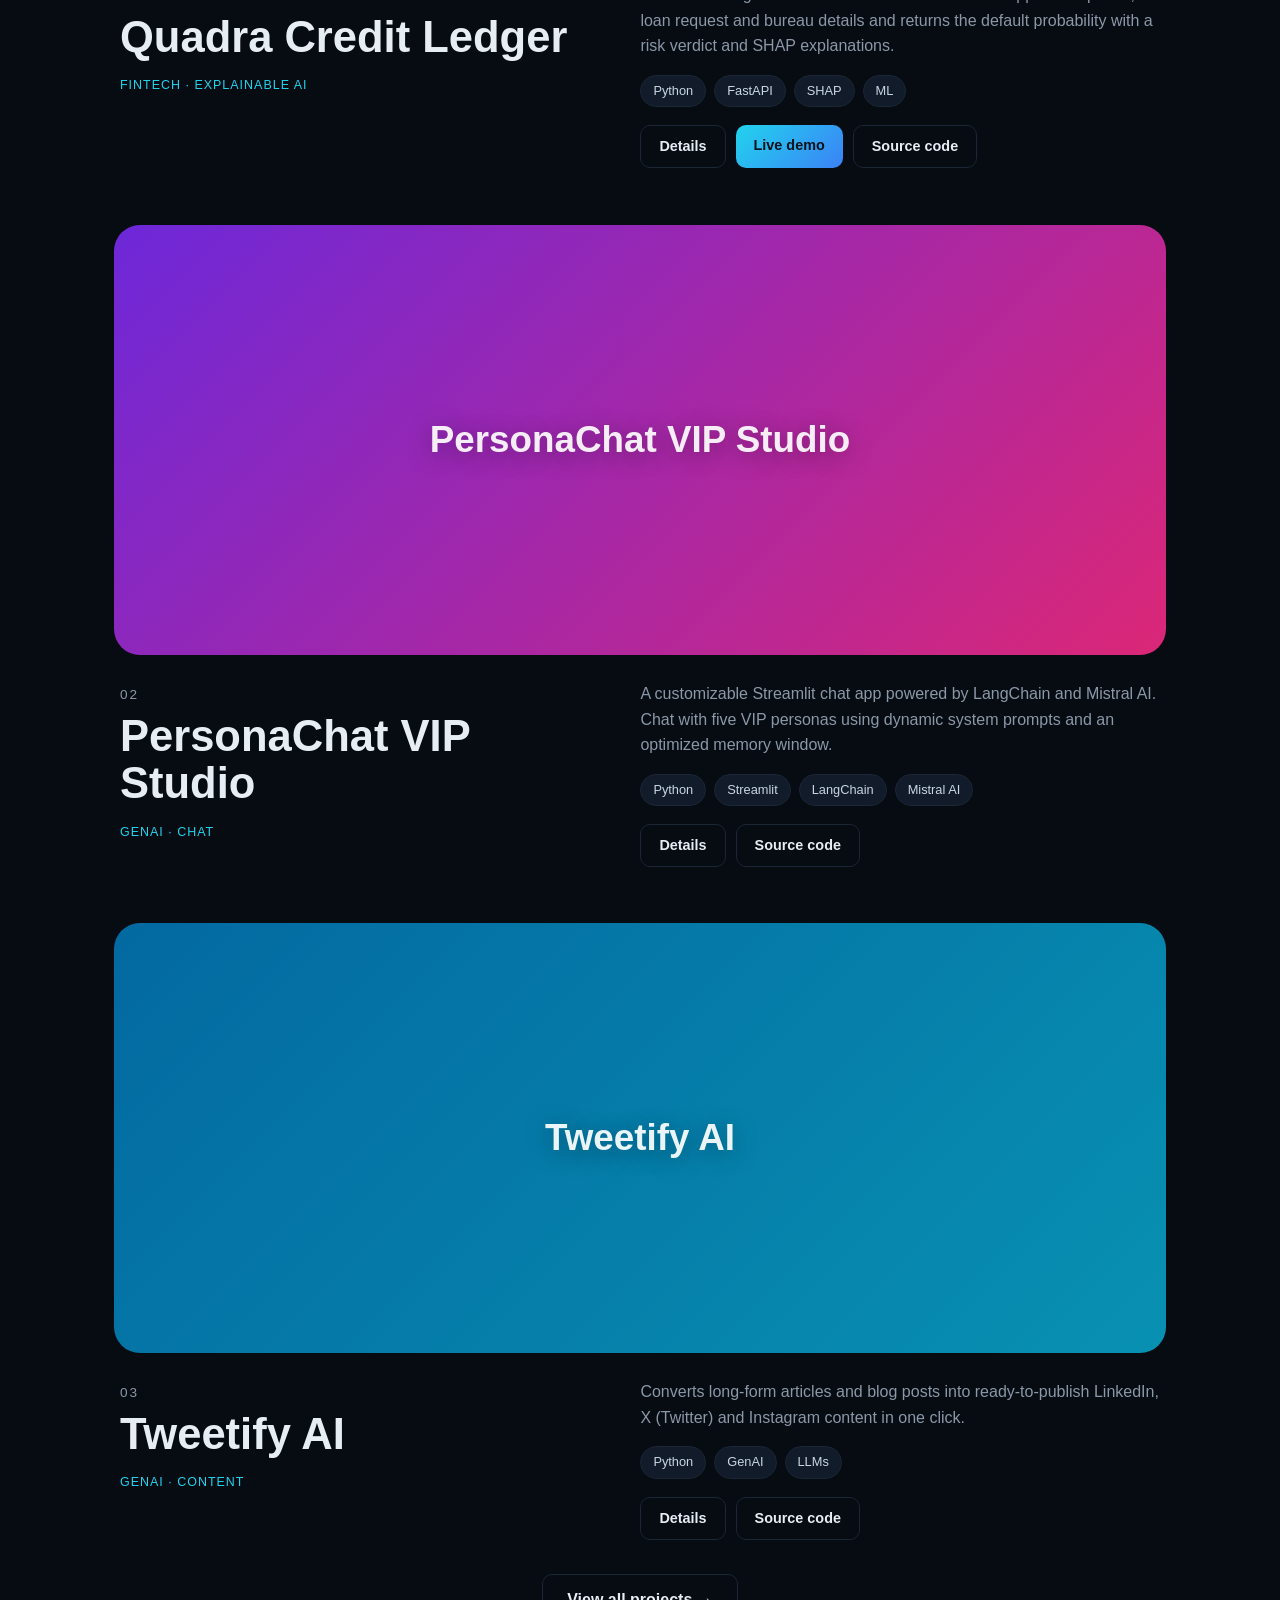
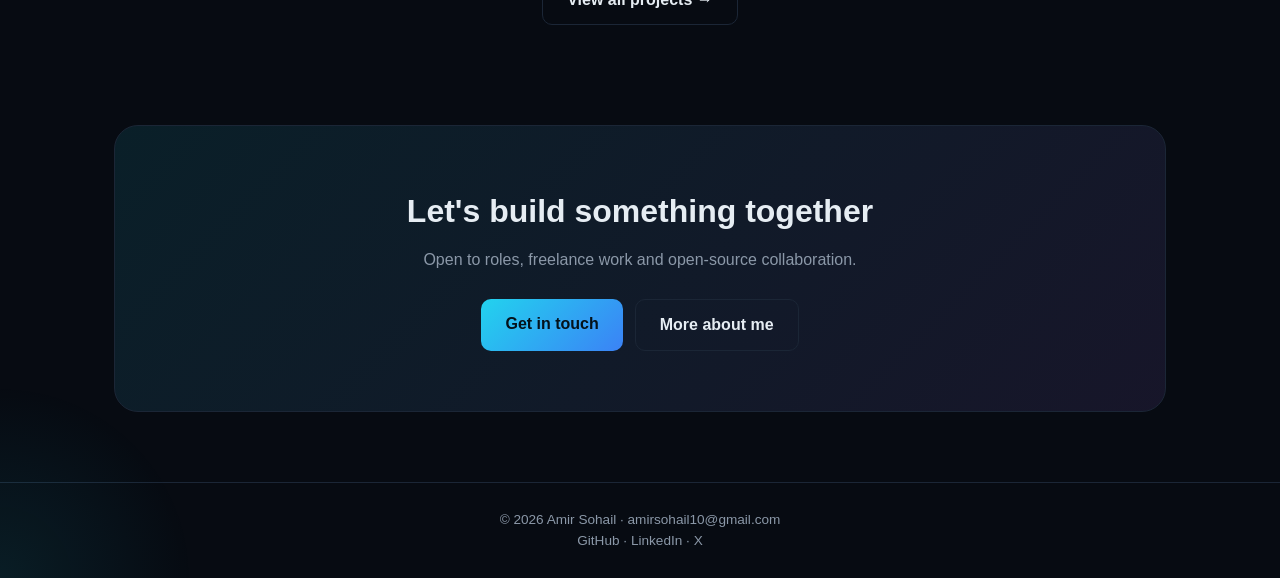
==== commit 139bbcd1: "update index.html file" ====
--- a/index.html
+++ b/index.html
@@ -5,7 +5,9 @@
 <meta name="viewport" content="width=device-width, initial-scale=1.0">
 <title>Amir Sohail | Full-Stack AI Engineer</title>
 <meta name="description" content="Amir Sohail, Full-Stack AI Engineer and Lead Developer at Quadra. Agentic AI, GenAI, ML/DL and scalable web products.">
-<meta name="theme-color" content="#070b12"><link rel="icon" href="favicon.svg" type="image/svg+xml"><link rel="stylesheet" href="css/style.css">
+<meta name="theme-color" content="#070b12">
+<link rel="icon" href="favicon.svg" type="image/svg+xml">
+<link rel="stylesheet" href="css/style.css">
 </head>
 <body>
 <div class="progress" id="progress"></div>
@@ -38,9 +40,9 @@
 <div class="marquee"><div class="track" id="marquee"></div></div>
 
 <section id="top" class="wrap reveal"><h3 class="sec">Top projects</h3><div class="featured" id="featured"></div>
-  <div class="more"><a class="btn ghost" href="projects.html">View all projects &rarr;</a></div></section>
+  <div class="more"><a class="btn ghost" href="pages/projects.html">View all projects &rarr;</a></div></section>
 <section class="wrap reveal"><div class="contact"><h3>Let's build something together</h3><p>Open to roles, freelance work and open-source collaboration.</p>
-  <div class="cta"><a class="btn" href="contact.html">Get in touch</a><a class="btn ghost" href="about.html">More about me</a></div></div></section>
+  <div class="cta"><a class="btn" href="pages/contact.html">Get in touch</a><a class="btn ghost" href="pages/about.html">More about me</a></div></div></section>
 </main>
 <div id="foot"></div>
 <script src="js/projects-data.js" defer></script>
--- a/css/style.css
+++ b/css/style.css
@@ -1136,3 +1136,48 @@
     width: 76%;
   }
 }
+
+/* ===== Real project images + skill logos ===== */
+.shot:before,
+.shot:after {
+  display: none;
+}
+.shot img {
+  width: 100%;
+  height: 100%;
+  object-fit: cover;
+  object-position: top;
+  transition: transform 0.6s;
+}
+.fp:hover .shot img,
+.card:hover .shot img {
+  transform: scale(1.05);
+}
+.ph {
+  padding: 24px;
+  text-align: center;
+  font-weight: 800;
+  font-size: clamp(1.3rem, 3vw, 2.3rem);
+  color: rgba(255, 255, 255, 0.92);
+  text-shadow: 0 4px 24px rgba(0, 0, 0, 0.35);
+}
+.lg {
+  width: 15px;
+  height: 15px;
+  object-fit: contain;
+  flex: none;
+}
+.chip {
+  display: inline-flex;
+  align-items: center;
+  gap: 7px;
+}
+.track span {
+  display: inline-flex;
+  align-items: center;
+  gap: 10px;
+}
+.track .lg {
+  width: 22px;
+  height: 22px;
+}
